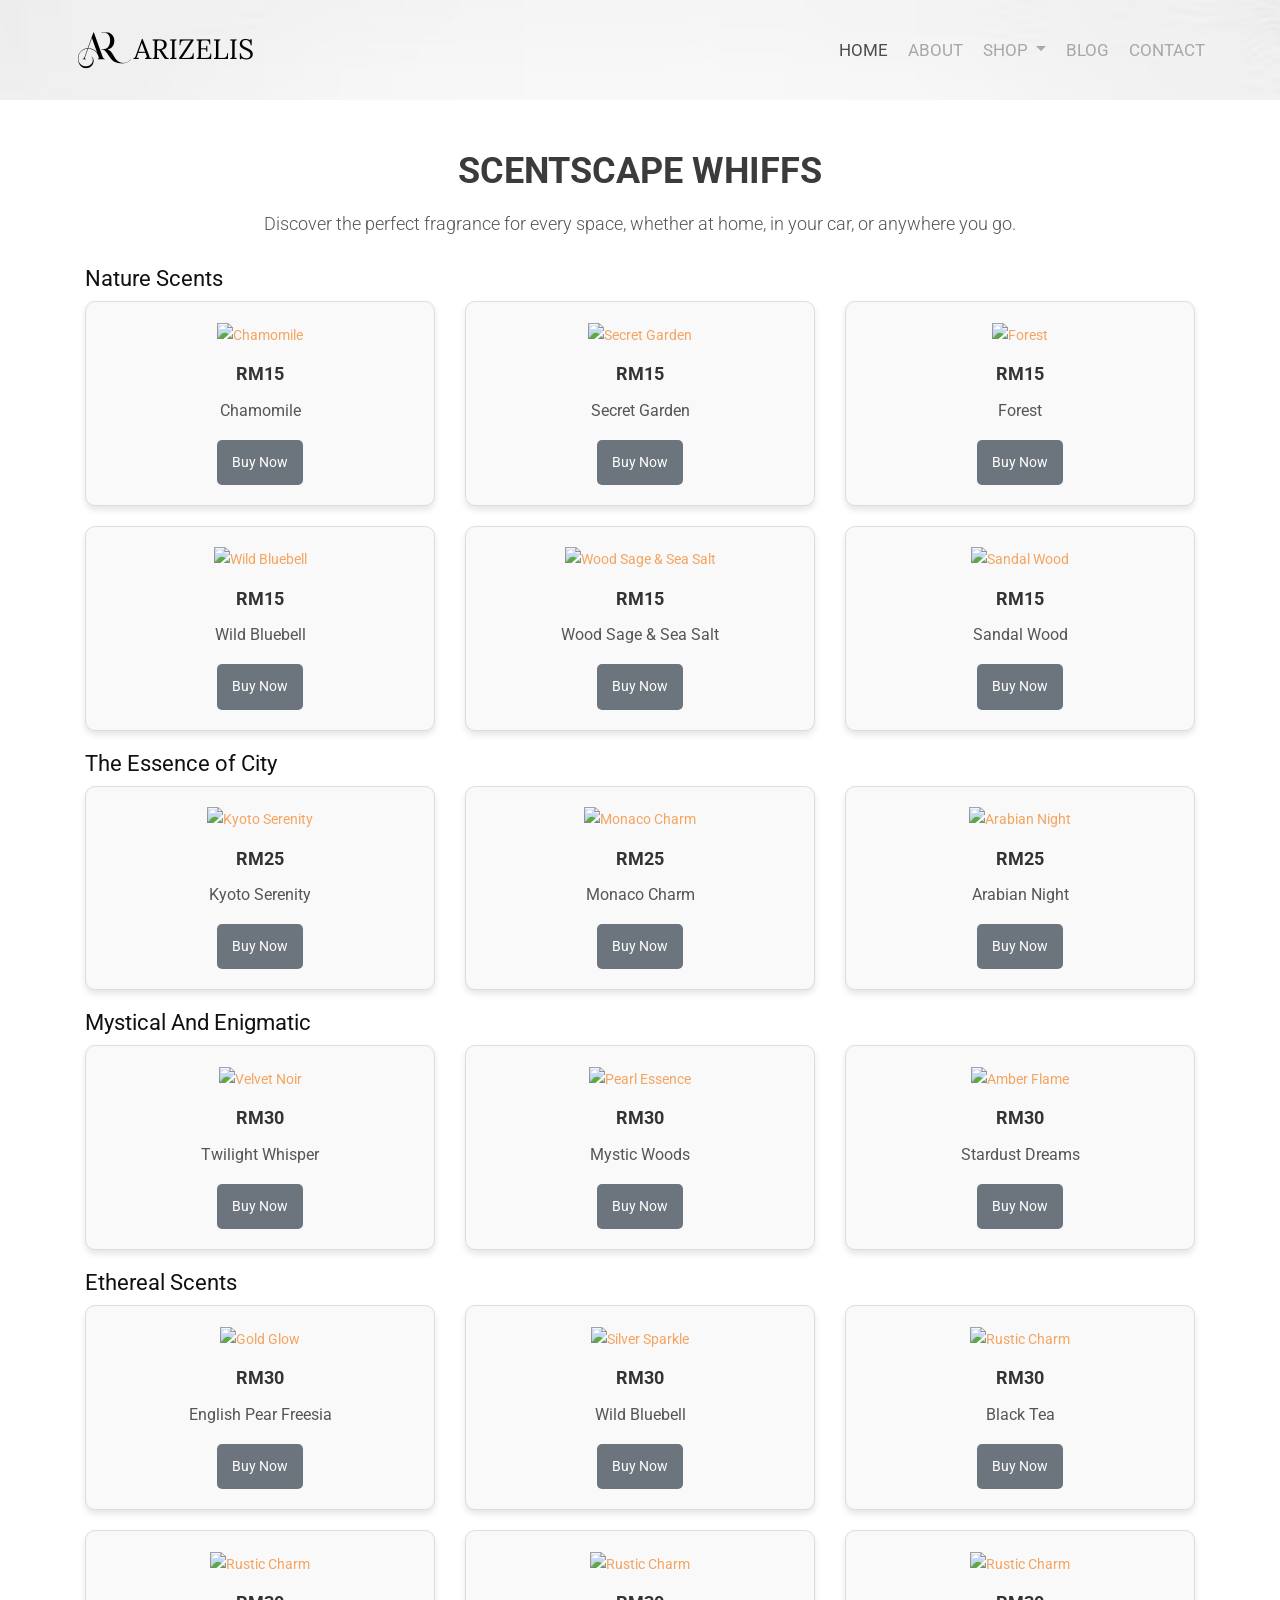
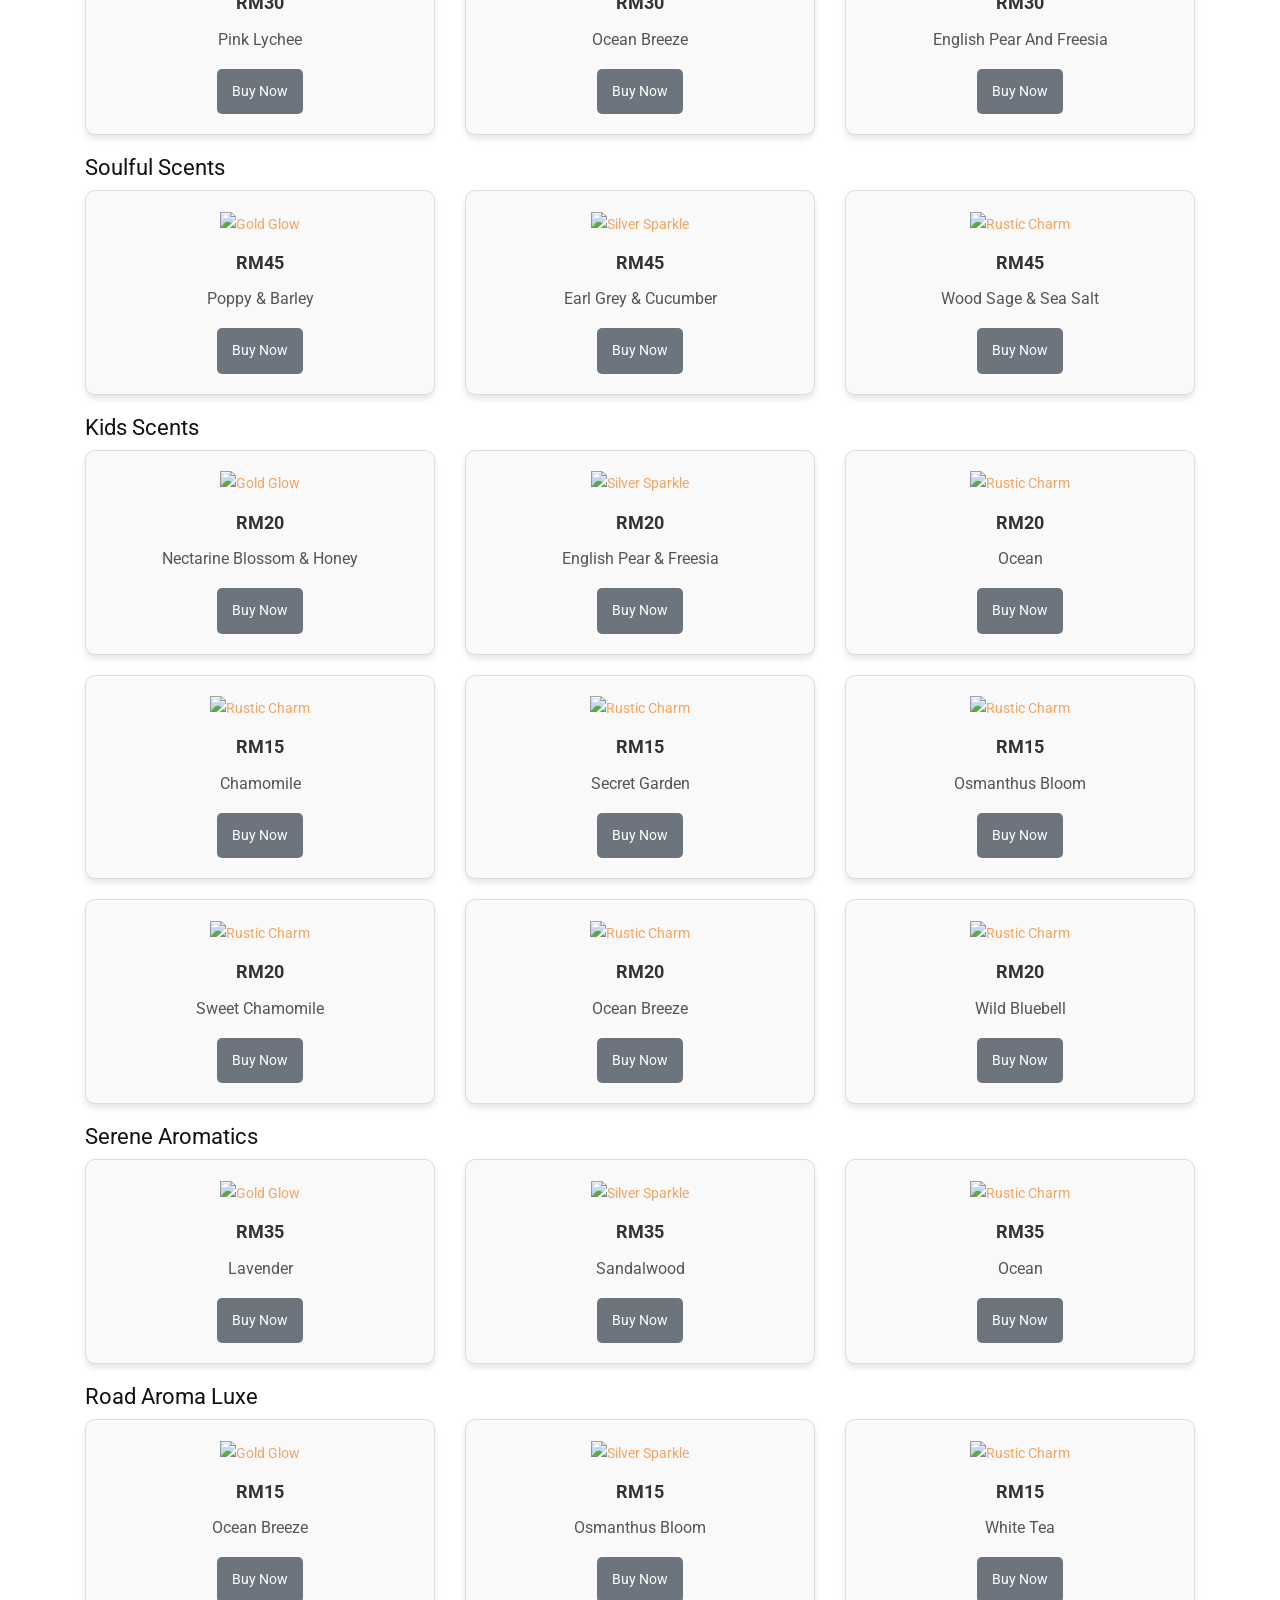
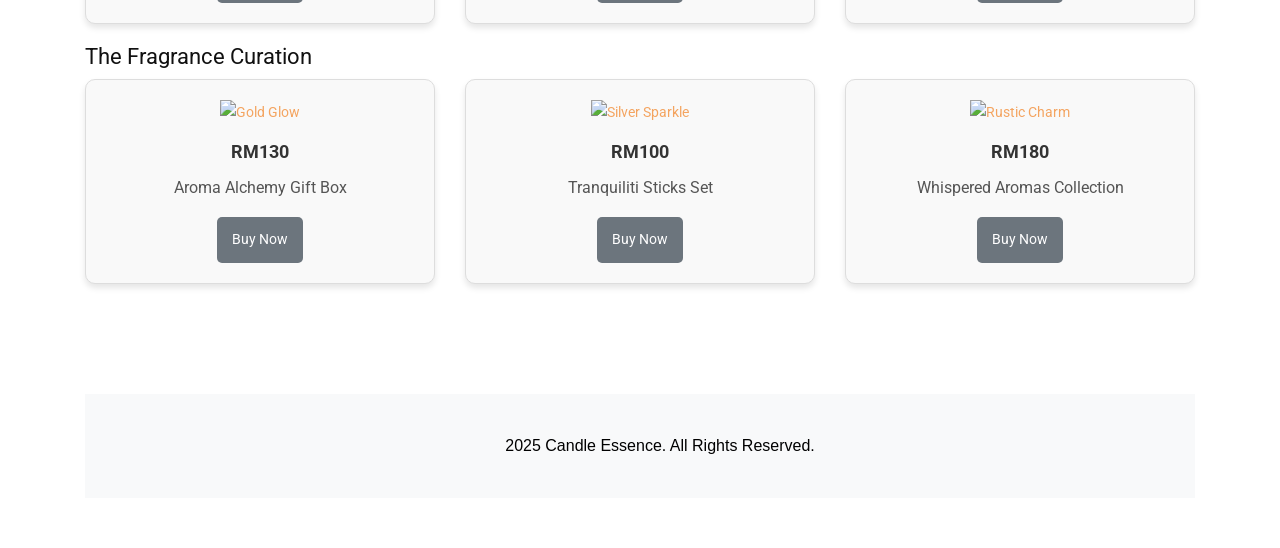
==== shop.html @ 38788017 "Add files via upload" ====
<!DOCTYPE html>
<html>
<head>
    <!-- Basic Meta Tags -->
    <meta charset="utf-8">
    <meta http-equiv="X-UA-Compatible" content="IE=edge">
    <meta name="viewport" content="width=device-width, initial-scale=1">
    <!-- Site Meta Tags -->
    <title>Scented Candles</title>
    <meta name="keywords" content="scented candles, home decor, aromatherapy">
    <meta name="description" content="Explore our range of premium scented candles designed to create the perfect ambiance.">
    <link rel="stylesheet" type="text/css" href="css/bootstrap.min.css">
    <link rel="stylesheet" type="text/css" href="css/style.css">
    <link rel="icon" href="images/fevicon.png" type="image/gif">
    <link href="https://fonts.googleapis.com/css?family=Roboto:400,500,700&display=swap" rel="stylesheet">
    <link rel="stylesheet" href="https://netdna.bootstrapcdn.com/font-awesome/4.0.3/css/font-awesome.css">
</head>
<body>
    <div class="header_section">
        <div class="container-fluid">
            <nav class="navbar navbar-expand-lg navbar-light bg-light">
                <a class="navbar-brand" href="index.html"><img src="images/logo.png"></a>
                <button class="navbar-toggler" type="button" data-toggle="collapse" data-target="#navbarSupportedContent" aria-controls="navbarSupportedContent" aria-expanded="false" aria-label="Toggle navigation">
                    <span class="navbar-toggler-icon"></span>
                </button>
                <div class="collapse navbar-collapse" id="navbarSupportedContent">
                    <ul class="navbar-nav ml-auto">
                        <li class="nav-item active">
                            <a class="nav-link" href="index.html">Home</a>
                        </li>
                        <li class="nav-item">
                            <a class="nav-link" href="about.html">About</a>
                        </li>
                        <li class="nav-item dropdown">
    <a class="nav-link dropdown-toggle" href="#" id="scentDropdown" role="button" data-toggle="dropdown" aria-haspopup="true" aria-expanded="false">
        Shop
    </a>
    <div class="dropdown-menu" aria-labelledby="scentDropdown">
        <a class="dropdown-item" href="#nature-scents">Nature Scents</a>
        <a class="dropdown-item" href="#city-essence">The Essence of City</a>
		<a class="dropdown-item" href="#mystical-essence">Mystical And Enigmatic</a>
		<a class="dropdown-item" href="#ethereal-essence">Ethereal Scents</a>
		<a class="dropdown-item" href="#soulful-essence">Soulful Scents</a>
		<a class="dropdown-item" href="#kids-essence">Kids Scents</a>
		<a class="dropdown-item" href="#serene-essence">Serene Aromatics</a>
		<a class="dropdown-item" href="#road-essence">Road Aroma Luxe</a>
		<a class="dropdown-item" href="#fragrance-essence">The Fragrance Curation</a>
    </div>
</li>

                        <li class="nav-item">
                            <a class="nav-link" href="blog.html">Blog</a>
                        </li>
                        <li class="nav-item">
                            <a class="nav-link" href="contact.html">Contact</a>
                        </li>
                    
                        </div>
                    </form>
                </div>
            </nav>
        </div>
    </div>


        <div class="coffee_section layout_padding">
            <div class="container">
                <div class="row">
                    <div class="col-md-12">
                        <h1 class="coffee_taital">Scentscape Whiffs</h1>
                        <p class="coffee_text">Discover the perfect fragrance for every space, whether at home, in your car, or anywhere you go.</p>
                    </div>
                </div>

                <!-- Nature Category -->
                <div id="nature-scents" class="category_section">
                    <h2 class="category_title">Nature Scents</h2>
                    <div class="row">
                        <div class="col-md-4">
                            <div class="coffee_box">
                                <div class="scented"><img src="images/IMG_6788.jpg" alt="Chamomile"></div>
                                <div class="price_text">RM15</div>
                                <h6 class="coffee_name">Chamomile</h6>
                                <div class="cart_bt">
                                    <a href="checkout.html?productName=Chamomile&productPrice=15" class="buy-now">Buy Now</a>
                                </div>
                            </div>
                        </div>

                        <div class="col-md-4">
                            <div class="coffee_box">
                                <div class="scanted"><img src="images/IMG_6783.jpg" alt="Secret Garden"></div>
                                <div class="price_text">RM15</div>
                                <h6 class="coffee_name">Secret Garden</h6>
                                <div class="cart_bt">
                                    <a href="checkout.html?productName=Secret%20Garden&productPrice=15" class="buy-now">Buy Now</a>
                                </div>
                            </div>
                        </div>

                        <div class="col-md-4">
                            <div class="coffee_box">
                                <div class="scanted"><img src="images/IMG_6784.jpg" alt="Forest"></div>
                                <div class="price_text">RM15</div>
                                <h6 class="coffee_name">Forest</h6>
                                <div class="cart_bt">
                                    <a href="checkout.html?productName=Forest&productPrice=15" class="buy-now">Buy Now</a>
                                </div>
                            </div>
                        </div>

                        <div class="col-md-4">
                            <div class="coffee_box">
                                <div class="scanted"><img src="images/IMG_6785.jpg" alt="Wild Bluebell"></div>
                                <div class="price_text">RM15</div>
                                <h6 class="coffee_name">Wild Bluebell</h6>
                                <div class="cart_bt">
                                    <a href="checkout.html?productName=Wild%20Bluebell&productPrice=15" class="buy-now">Buy Now</a>
                                </div>
                            </div>
                        </div>

                        <div class="col-md-4">
                            <div class="coffee_box">
                                <div class="scanted"><img src="images/IMG_6787.jpg" alt="Wood Sage & Sea Salt"></div>
                                <div class="price_text">RM15</div>
                                <h6 class="coffee_name">Wood Sage & Sea Salt</h6>
                                <div class="cart_bt">
                                    <a href="checkout.html?productName=Wood%20Sage%20%26%20Sea%20Salt&productPrice=15" class="buy-now">Buy Now</a>
                                </div>
                            </div>
                        </div>

                        <div class="col-md-4">
                            <div class="coffee_box">
                                <div class="scanted"><img src="images/IMG_6786.jpg" alt="Sandal Wood"></div>
                                <div class="price_text">RM15</div>
                                <h6 class="coffee_name">Sandal Wood</h6>
                                <div class="cart_bt">
                                    <a href="checkout.html?productName=Sandal%20Wood&productPrice=15" class="buy-now">Buy Now</a>
                                </div>
                            </div>
                        </div>
                    </div>
                </div>


                <!--  Category -->
                <div id="city-essence" class="category_section">
                    <h2 class="category_title">The Essence of City</h2>
                    <div class="row">
                        <div class="col-md-4">
                            <div class="coffee_box">
                                <div class="scanted"><img src="images/IMG_6792.jpg" alt="Kyoto Serenity"></div>
                                <div class="price_text">RM25</div>
                                <h6 class="coffee_name">Kyoto Serenity</h6>
                                <div class="cart_bt">
                                    <!-- Link to checkout with product details -->
                                    <a href="checkout.html?productName=Kyoto%20Serenity&productPrice=25" class="buy-now">Buy Now</a>
                                </div>
                            </div>
                        </div>

                        <div class="col-md-4">
                            <div class="coffee_box">
                                <div class="scanted"><img src="images/IMG_6791.jpg" alt="Monaco Charm"></div>
                                <div class="price_text">RM25</div>
                                <h6 class="coffee_name">Monaco Charm</h6>
                                <div class="cart_bt">
                                    <!-- Link to checkout with product details -->
                                    <a href="checkout.html?productName=Monaco%20Charm&productPrice=25" class="buy-now">Buy Now</a>
                                </div>
                            </div>
                        </div>

                        <div class="col-md-4">
                            <div class="coffee_box">
                                <div class="scanted"><img src="images/IMG_6790.jpg" alt="Arabian Night"></div>
                                <div class="price_text">RM25</div>
                                <h6 class="coffee_name">Arabian Night</h6>
                                <div class="cart_bt">
                                    <!-- Link to checkout with product details -->
                                    <a href="checkout.html?productName=Arabian%20Night&productPrice=25" class="buy-now">Buy Now</a>
                                </div>
                            </div>
                        </div>
                    </div>
                </div>

                <div id="mystical-essence" class="category_section">
                    <h2 class="category_title">Mystical And Enigmatic</h2>
                    <div class="row">
                        <div class="col-md-4">
                            <div class="coffee_box">
                                <div class="scanted"><img src="images/IMG_6793.jpg" alt="Velvet Noir"></div>
                                <div class="price_text">RM30</div>
                                <h6 class="coffee_name">Twilight Whisper</h6>
                                <div class="cart_bt">
                                    <a href="checkout.html?productName=Twilight%20Whisper&productPrice=30" class="buy-now">Buy Now</a>
                                </div>
                            </div>
                        </div>
                        <div class="col-md-4">
                            <div class="coffee_box">
                                <div class="scanted"><img src="images/IMG_6794.jpg" alt="Pearl Essence"></div>
                                <div class="price_text">RM30</div>
                                <h6 class="coffee_name">Mystic Woods</h6>
                                <div class="cart_bt">
                                    <a href="checkout.html?productName=Mystic%20Woods&productPrice=30" class="buy-now">Buy Now</a>
                                </div>
                            </div>
                        </div>
                        <div class="col-md-4">
                            <div class="coffee_box">
                                <div class="scanted"><img src="images/IMG_6795.jpg" alt="Amber Flame"></div>
                                <div class="price_text">RM30</div>
                                <h6 class="coffee_name">Stardust Dreams</h6>
                                <div class="cart_bt">
                                    <a href="checkout.html?productName=Stardust%20Dreams&productPrice=30" class="buy-now">Buy Now</a>
                                </div>
                            </div>
                        </div>
                    </div>
                </div>


                <div id="ethereal-essence" class="category_section">
                    <h2 class="category_title">Ethereal Scents</h2>
                    <div class="row">
                        <div class="col-md-4">
                            <div class="coffee_box">
                                <div class="scanted"><img src="images/IMG_6800.jpg" alt="Gold Glow"></div>
                                <div class="price_text">RM30</div>
                                <h6 class="coffee_name">English Pear Freesia</h6>
                                <div class="cart_bt">
                                    <a href="checkout.html?productName=English%20Pear%20Freesia&productPrice=30" class="buy-now">Buy Now</a>
                                </div>
                            </div>
                        </div>
                        <div class="col-md-4">
                            <div class="coffee_box">
                                <div class="scanted"><img src="images/IMG_6801.jpg" alt="Silver Sparkle"></div>
                                <div class="price_text">RM30</div>
                                <h6 class="coffee_name">Wild Bluebell</h6>
                                <div class="cart_bt">
                                    <a href="checkout.html?productName=Wild%20Bluebell&productPrice=30" class="buy-now">Buy Now</a>
                                </div>
                            </div>
                        </div>
                        <div class="col-md-4">
                            <div class="coffee_box">
                                <div class="scanted"><img src="images/IMG_6802.jpg" alt="Rustic Charm"></div>
                                <div class="price_text">RM30</div>
                                <h6 class="coffee_name">Black Tea</h6>
                                <div class="cart_bt">
                                    <a href="checkout.html?productName=Black%20Tea&productPrice=30" class="buy-now">Buy Now</a>
                                </div>
                            </div>
                        </div>
                        <div class="col-md-4">
                            <div class="coffee_box">
                                <div class="scanted"><img src="images/IMG_6803.jpg" alt="Rustic Charm"></div>
                                <div class="price_text">RM30</div>
                                <h6 class="coffee_name">Pink Lychee</h6>
                                <div class="cart_bt">
                                    <a href="checkout.html?productName=Pink%20Lychee&productPrice=30" class="buy-now">Buy Now</a>
                                </div>
                            </div>
                        </div>
                        <div class="col-md-4">
                            <div class="coffee_box">
                                <div class="scanted"><img src="images/IMG_6804.jpg" alt="Rustic Charm"></div>
                                <div class="price_text">RM30</div>
                                <h6 class="coffee_name">Ocean Breeze</h6>
                                <div class="cart_bt">
                                    <a href="checkout.html?productName=Ocean%20Breeze&productPrice=30" class="buy-now">Buy Now</a>
                                </div>
                            </div>
                        </div>
                        <div class="col-md-4">
                            <div class="coffee_box">
                                <div class="scanted"><img src="images/IMG_6805.jpg" alt="Rustic Charm"></div>
                                <div class="price_text">RM30</div>
                                <h6 class="coffee_name">English Pear And Freesia</h6>
                                <div class="cart_bt">
                                    <a href="checkout.html?productName=English%20Pear%20And%20Freesia&productPrice=30" class="buy-now">Buy Now</a>
                                </div>
                            </div>
                        </div>
                    </div>
                </div>


                <!--  Category -->
                <div id="soulful-essence" class="category_section">
                    <h2 class="category_title">Soulful Scents</h2>
                    <div class="row">
                        <div class="col-md-4">
                            <div class="coffee_box">
                                <div class="scanted"><img src="images/IMG_6806.jpg" alt="Gold Glow"></div>
                                <div class="price_text">RM45</div>
                                <h6 class="coffee_name">Poppy & Barley</h6>
                                <div class="cart_bt">
                                    <a href="checkout.html?productName=Poppy%20%26%20Barley&productPrice=45" class="buy-now">Buy Now</a>
                                </div>
                            </div>
                        </div>
                        <div class="col-md-4">
                            <div class="coffee_box">
                                <div class="scanted"><img src="images/IMG_6807.jpg" alt="Silver Sparkle"></div>
                                <div class="price_text">RM45</div>
                                <h6 class="coffee_name">Earl Grey & Cucumber</h6>
                                <div class="cart_bt">
                                    <a href="checkout.html?productName=Earl%20Grey%20%26%20Cucumber&productPrice=45" class="buy-now">Buy Now</a>
                                </div>
                            </div>
                        </div>
                        <div class="col-md-4">
                            <div class="coffee_box">
                                <div class="scanted"><img src="images/IMG_6808.jpg" alt="Rustic Charm"></div>
                                <div class="price_text">RM45</div>
                                <h6 class="coffee_name">Wood Sage & Sea Salt</h6>
                                <div class="cart_bt">
                                    <a href="checkout.html?productName=Wood%20Sage%20%26%20Sea%20Salt&productPrice=45" class="buy-now">Buy Now</a>
                                </div>
                            </div>
                        </div>
                    </div>
                </div>



                <div id="kids-essence" class="category_section">
                    <h2 class="category_title">Kids Scents</h2>
                    <div class="row">
                        <div class="col-md-4">
                            <div class="coffee_box">
                                <div class="scanted"><img src="images/IMG_6811.jpg" alt="Gold Glow"></div>
                                <div class="price_text">RM20</div>
                                <h6 class="coffee_name">Nectarine Blossom & Honey</h6>
                                <div class="cart_bt">
                                    <a href="checkout.html?productName=Nectarine%20Blossom%20%26%20Honey&productPrice=20" class="buy-now">Buy Now</a>
                                </div>
                            </div>
                        </div>
                        <div class="col-md-4">
                            <div class="coffee_box">
                                <div class="scanted"><img src="images/IMG_6812.jpg" alt="Silver Sparkle"></div>
                                <div class="price_text">RM20</div>
                                <h6 class="coffee_name">English Pear & Freesia</h6>
                                <div class="cart_bt">
                                    <a href="checkout.html?productName=English%20Pear%20%26%20Freesia&productPrice=20" class="buy-now">Buy Now</a>
                                </div>
                            </div>
                        </div>
                        <div class="col-md-4">
                            <div class="coffee_box">
                                <div class="scanted"><img src="images/IMG_6815.jpg" alt="Rustic Charm"></div>
                                <div class="price_text">RM20</div>
                                <h6 class="coffee_name">Ocean</h6>
                                <div class="cart_bt">
                                    <a href="checkout.html?productName=Ocean&productPrice=20" class="buy-now">Buy Now</a>
                                </div>
                            </div>
                        </div>
                        <div class="col-md-4">
                            <div class="coffee_box">
                                <div class="scanted"><img src="images/IMG_6822.jpg" alt="Rustic Charm"></div>
                                <div class="price_text">RM15</div>
                                <h6 class="coffee_name">Chamomile</h6>
                                <div class="cart_bt">
                                    <a href="checkout.html?productName=Chamomile&productPrice=15" class="buy-now">Buy Now</a>
                                </div>
                            </div>
                        </div>
                        <div class="col-md-4">
                            <div class="coffee_box">
                                <div class="scanted"><img src="images/IMG_6823.jpg" alt="Rustic Charm"></div>
                                <div class="price_text">RM15</div>
                                <h6 class="coffee_name">Secret Garden</h6>
                                <div class="cart_bt">
                                    <a href="checkout.html?productName=Secret%20Garden&productPrice=15" class="buy-now">Buy Now</a>
                                </div>
                            </div>
                        </div>
                        <div class="col-md-4">
                            <div class="coffee_box">
                                <div class="scanted"><img src="images/IMG_6824.jpg" alt="Rustic Charm"></div>
                                <div class="price_text">RM15</div>
                                <h6 class="coffee_name">Osmanthus Bloom</h6>
                                <div class="cart_bt">
                                    <a href="checkout.html?productName=Osmanthus%20Bloom&productPrice=15" class="buy-now">Buy Now</a>
                                </div>
                            </div>
                        </div>
                        <div class="col-md-4">
                            <div class="coffee_box">
                                <div class="scanted"><img src="images/IMG_6829.jpg" alt="Rustic Charm"></div>
                                <div class="price_text">RM20</div>
                                <h6 class="coffee_name">Sweet Chamomile</h6>
                                <div class="cart_bt">
                                    <a href="checkout.html?productName=Sweet%20Chamomile&productPrice=20" class="buy-now">Buy Now</a>
                                </div>
                            </div>
                        </div>
                        <div class="col-md-4">
                            <div class="coffee_box">
                                <div class="scanted"><img src="images/IMG_6830.jpg" alt="Rustic Charm"></div>
                                <div class="price_text">RM20</div>
                                <h6 class="coffee_name">Ocean Breeze</h6>
                                <div class="cart_bt">
                                    <a href="checkout.html?productName=Ocean%20Breeze&productPrice=20" class="buy-now">Buy Now</a>
                                </div>
                            </div>
                        </div>
                        <div class="col-md-4">
                            <div class="coffee_box">
                                <div class="scanted"><img src="images/IMG_6831.jpg" alt="Rustic Charm"></div>
                                <div class="price_text">RM20</div>
                                <h6 class="coffee_name">Wild Bluebell</h6>
                                <div class="cart_bt">
                                    <a href="checkout.html?productName=Wild%20Bluebell&productPrice=20" class="buy-now">Buy Now</a>
                                </div>
                            </div>
                        </div>
                    </div>
                </div>



                <div id="serene-essence" class="category_section">
                    <h2 class="category_title">Serene Aromatics</h2>
                    <div class="row">
                        <div class="col-md-4">
                            <div class="coffee_box">
                                <div class="scanted"><img src="images/IMG_6841.jpg" alt="Gold Glow"></div>
                                <div class="price_text">RM35</div>
                                <h6 class="coffee_name">Lavender</h6>
                                <div class="cart_bt">
                                    <a href="checkout.html?productName=Lavender&productPrice=35" class="buy-now">Buy Now</a>
                                </div>
                            </div>
                        </div>
                        <div class="col-md-4">
                            <div class="coffee_box">
                                <div class="scanted"><img src="images/IMG_6842.jpg" alt="Silver Sparkle"></div>
                                <div class="price_text">RM35</div>
                                <h6 class="coffee_name">Sandalwood</h6>
                                <div class="cart_bt">
                                    <a href="checkout.html?productName=Sandalwood&productPrice=35" class="buy-now">Buy Now</a>
                                </div>
                            </div>
                        </div>
                        <div class="col-md-4">
                            <div class="coffee_box">
                                <div class="scanted"><img src="images/IMG_6843.jpg" alt="Rustic Charm"></div>
                                <div class="price_text">RM35</div>
                                <h6 class="coffee_name">Ocean</h6>
                                <div class="cart_bt">
                                    <a href="checkout.html?productName=Ocean&productPrice=35" class="buy-now">Buy Now</a>
                                </div>
                            </div>
                        </div>
                    </div>
                </div>


                <div id="road-essence" class="category_section">
                    <h2 class="category_title">Road Aroma Luxe</h2>
                    <div class="row">
                        <div class="col-md-4">
                            <div class="coffee_box">
                                <div class="scanted"><img src="images/IMG_6845.jpg" alt="Gold Glow"></div>
                                <div class="price_text">RM15</div>
                                <h6 class="coffee_name">Ocean Breeze</h6>
                                <div class="cart_bt">
                                    <a href="checkout.html?productName=Ocean%20Breeze&productPrice=15" class="buy-now">Buy Now</a>
                                </div>
                            </div>
                        </div>
                        <div class="col-md-4">
                            <div class="coffee_box">
                                <div class="scanted"><img src="images/IMG_6846.jpg" alt="Silver Sparkle"></div>
                                <div class="price_text">RM15</div>
                                <h6 class="coffee_name">Osmanthus Bloom</h6>
                                <div class="cart_bt">
                                    <a href="checkout.html?productName=Osmanthus%20Bloom&productPrice=15" class="buy-now">Buy Now</a>
                                </div>
                            </div>
                        </div>
                        <div class="col-md-4">
                            <div class="coffee_box">
                                <div class="scanted"><img src="images/IMG_6849.jpg" alt="Rustic Charm"></div>
                                <div class="price_text">RM15</div>
                                <h6 class="coffee_name">White Tea</h6>
                                <div class="cart_bt">
                                    <a href="checkout.html?productName=White%20Tea&productPrice=15" class="buy-now">Buy Now</a>
                                </div>
                            </div>
                        </div>
                    </div>
                </div>


                <div id="fragrance-essence" class="category_section">
                    <h2 class="category_title">The Fragrance Curation</h2>
                    <div class="row">
                        <div class="col-md-4">
                            <div class="coffee_box">
                                <div class="scanted"><img src="images/IMG_6835.jpg" alt="Gold Glow"></div>
                                <div class="price_text">RM130</div>
                                <h6 class="coffee_name">Aroma Alchemy Gift Box</h6>
                                <div class="cart_bt">
                                    <a href="checkout.html?productName=Aroma%20Alchemy%20Gift%20Box&productPrice=130" class="buy-now">Buy Now</a>
                                </div>
                            </div>
                        </div>
                        <div class="col-md-4">
                            <div class="coffee_box">
                                <div class="scanted"><img src="images/IMG_6857.jpg" alt="Silver Sparkle"></div>
                                <div class="price_text">RM100</div>
                                <h6 class="coffee_name">Tranquiliti Sticks Set</h6>
                                <div class="cart_bt">
                                    <a href="checkout.html?productName=Tranquiliti%20Sticks%20Set&productPrice=100" class="buy-now">Buy Now</a>
                                </div>
                            </div>
                        </div>
                        <div class="col-md-4">
                            <div class="coffee_box">
                                <div class="scanted"><img src="images/IMG_6856.jpg" alt="Rustic Charm"></div>
                                <div class="price_text">RM180</div>
                                <h6 class="coffee_name">Whispered Aromas Collection</h6>
                                <div class="cart_bt">
                                    <a href="checkout.html?productName=Whispered%20Aromas%20Collection&productPrice=180" class="buy-now">Buy Now</a>
                                </div>
                            </div>
                        </div>
                    </div>
                </div>






                <script>
                    document.querySelectorAll('a[href^="#"]').forEach(anchor => {
                        anchor.addEventListener('click', function (e) {
                            e.preventDefault();
                            document.querySelector(this.getAttribute('href')).scrollIntoView({
                                behavior: 'smooth'
                            });
                        });
                    });
                </script>

                <div class="copyright_section">
                    <div class="container">
                        <div class="row">
                            <div class="col-12">
                                <p class="copyright_text">2025 Candle Essence. All Rights Reserved.</p>
                            </div>
                        </div>
                    </div>
                </div>

                <script src="js/jquery.min.js"></script>
                <script src="js/popper.min.js"></script>
                <script src="js/bootstrap.bundle.min.js"></script>
</body>
</html>
---- css/style.css ----
/*--------------------------------------------------------------------- File Name: style.css ---------------------------------------------------------------------*/


/*--------------------------------------------------------------------- import Files ---------------------------------------------------------------------*/

@import url(animate.min.css);
@import url(normalize.css);
@import url(icomoon.css);
@import url(css/font-awesome.min.css);
@import url(meanmenu.css);
@import url(owl.carousel.min.css);
@import url(swiper.min.css);
@import url(slick.css);
@import url(jquery.fancybox.min.css);
@import url(jquery-ui.css);
@import url(nice-select.css);

/*--------------------------------------------------------------------- skeleton ---------------------------------------------------------------------*/

* {
    box-sizing: border-box !important;
    transition: ease all 0.5s;
}

html {
    scroll-behavior: smooth;
}

body {
    color: sandybrown;
    font-size: 14px;
    font-family: 'Poppins', sans-serif;
    line-height: 1.80857;
    font-weight: normal;
    overflow-x: hidden;
}

a {
    color: #1f1f1f;
    text-decoration: none !important;
    outline: none !important;
    -webkit-transition: all .3s ease-in-out;
    -moz-transition: all .3s ease-in-out;
    -ms-transition: all .3s ease-in-out;
    -o-transition: all .3s ease-in-out;
    transition: all .3s ease-in-out;
}

h1,
h2,
h3,
h4,
h5,
h6 {
    letter-spacing: 0;
    font-weight: normal;
    position: relative;
    padding: 0 0 10px 0;
    font-weight: normal;
    line-height: normal;
    color: #111111;
    margin: 0
}

h1 {
    font-size: 24px
}

h2 {
    font-size: 22px
}

h3 {
    font-size: 18px
}

h4 {
    font-size: 16px
}

h5 {
    font-size: 14px
}

h6 {
    font-size: 13px
}

*,
*::after,
*::before {
    -webkit-box-sizing: border-box;
    -moz-box-sizing: border-box;
    box-sizing: border-box;
}

h1 a,
h2 a,
h3 a,
h4 a,
h5 a,
h6 a {
    color: #212121;
    text-decoration: none!important;
    opacity: 1
}

button:focus {
    outline: none;
}

ul,
li,
ol {
    margin: 0px;
    padding: 0px;
    list-style: none;
}

p {
    margin: 20px;
    font-weight: 300;
    font-size: 15px;
    line-height: 24px;
}

a {
    color: #222222;
    text-decoration: none;
    outline: none !important;
}

a,
.btn {
    text-decoration: none !important;
    outline: none !important;
    -webkit-transition: all .3s ease-in-out;
    -moz-transition: all .3s ease-in-out;
    -ms-transition: all .3s ease-in-out;
    -o-transition: all .3s ease-in-out;
    transition: all .3s ease-in-out;
}

img {
    max-width: 100%;
    height: auto;
}

 :focus {
    outline: 0;
}

.paddind_bottom_0 {
    padding-bottom: 0 !important;
}

.btn-custom {
    margin-top: 20px;
    background-color: transparent !important;
    border: 2px solid #ddd;
    padding: 12px 40px;
    font-size: 16px;
}

.lead {
    font-size: 18px;
    line-height: 30px;
    color: #767676;
    margin: 0;
    padding: 0;
}

.form-control:focus {
    border-color: #ffffff !important;
    box-shadow: 0 0 0 .2rem rgba(255, 255, 255, .25);
}

.navbar-form input {
    border: none !important;
}

.badge {
    font-weight: 500;
}

blockquote {
    margin: 20px 0 20px;
    padding: 30px;
}

button {
    border: 0;
    margin: 0;
    padding: 0;
    cursor: pointer;
}

.full {
    float: left;
    width: 100%;
}

.layout_padding {
    padding-top: 100px;
    padding-bottom: 0px;
}

.padding_0 {
    padding: 0px;
}


/* header section start */

.header_section {
    width: 100%;
    float: left;
    background-image: url(../images/banner-bg.png);
    height: auto;
    background-size: 100%;
    background-repeat: no-repeat;
}

.header_bg {
    width: 100%;
    float: left;
    background-image: url(../images/header-bg.png);
    height: auto;
    background-size: 100%;
    background-repeat: no-repeat;
}
.header_bg .navbar-expand-lg .navbar-nav .nav-link {
    color: #ffffff;
}

.bg-light {
    background-color: transparent !important;
}

.mr-auto,
.mx-auto {
    margin: 0 auto;
    text-align: center;
}

.navbar-expand-lg .navbar-nav .nav-link {
    padding: 3px 10px;
    font-size: 17px;
    color: #a9a8a8;
    border-radius: 5px;
    text-transform: uppercase;
}

.navbar-light .navbar-nav .nav-link:focus,
.navbar-light .navbar-nav .nav-link:hover {
    color: #4c4c4c;
}

.navbar-light .navbar-nav .active>.nav-link,
.navbar-light .navbar-nav .nav-link.active,
.navbar-light .navbar-nav .nav-link.show,
.navbar-light .navbar-nav .show>.nav-link {
    color: #4c4c4c;
}

.navbar-brand {
    margin: 0px;
    float: right;
}

.navbar {
    padding: 15px 50px;
}

.user_icon {
    padding-right: 15px;
}

.login_bt {
    width: 210px;
}

.login_bt ul {
    margin: 0px;
    padding: 0px;
}

.login_bt li a {
    float: left;
    font-size: 18px;
    color: #d98473;
    text-transform: uppercase;
    padding: 0px 0px 0px 50px;
}

.login_bt li a:hover {
    color: #4c4c4c;
}


/* header section end */


/* banner section start */

.banner_section {
    width: 100%;
    float: left;
    padding: 90px 0px 100px 0px;
}

.banner_taital_main {
    width: 100%;
    float: left;
    padding-top: 80px;
}

.banner_taital {
    width: 100%;
    font-size: 90px;
    color: #252525;
    font-weight: 800;
}

.tasty_text {
    width: 100%;
    float: left;
    font-size: 24px;
    color: #e38773;
    font-weight: bold;
}

.banner_text {
    width: 100%;
    float: left;
    font-size: 16px;
    color: #4a4949;
    margin: 0px;
}

.btn_main {
    width: 100%;
    float: left;
    padding-top: 40px;
}

.about_bt {
    width: 175px;
    float: left;
}

.about_bt a {
    width: 100%;
    float: left;
    font-size: 18px;
    background-color: #d48272;
    color: #fefefd;
    text-align: center;
    padding: 12px;
    border-radius: 5px;
}

.about_bt a:hover {
    color: #fefefd;
    background-color: #4a4949;
}

.callnow_bt {
    width: 175px;
    float: left;
}

.callnow_bt a {
    width: 100%;
    float: left;
    font-size: 18px;
    background-color: #d48272;
    color: #fefefd;
    text-align: center;
    padding: 12px;
    margin-left: 10px;
    border-radius: 5px;
}

.callnow_bt a:hover {
    color: #fefefd;
    background-color: #4a4949;
}

.callnow_bt.active a {
    color: #fefefd;
    background-color: #4a4949;
}

#banner_slider a.carousel-control-prev {
    left: -120px;
    top: 455px;
}

#banner_slider a.carousel-control-next {
    right: 0px;
    top: 400px;
    left: -120px;
    color: #fefefd;
    background-color: #4a4949;
}

#banner_slider .carousel-control-next,
#banner_slider .carousel-control-prev {
    width: 55px;
    height: 55px;
    opacity: 1;
    font-size: 16px;
    color: #4a4949;
    background-color: #efefef;
}

#banner_slider .carousel-control-next:focus,
#banner_slider .carousel-control-next:hover,
#banner_slider .carousel-control-prev:focus,
#banner_slider .carousel-control-prev:hover {
    color: #fefefd;
    background-color: #4a4949;
}

.banner_img {
    width: 100%;
    float: left;
    text-align: center;
}


/* banner section end */


/* coffee section start */

.coffee_section {
    width: 100%;
    float: left;
}

.coffee_taital {
    width: 100%;
    float: left;
    font-size: 40px;
    color: #3b3b3b;
    text-transform: uppercase;
    text-align: center;
    font-weight: bold;
    padding-bottom: 0px;
}

.coffee_section_2 {
    width: 90%;
    margin: 0 auto;
    text-align: center;
    padding-top: 40px;
}

.bulit_icon {
    width: 100%;
    text-align: center;
}

.coffee_img img {
    width: 100%;
    float: left;
}

.types_text {
    width: 100%;
    float: left;
    font-size: 22px;
    color: #3b3b3b;
    text-align: center;
    font-weight: bold;
    padding-top: 20px;
}

.looking_text {
    width: 100%;
    float: left;
    font-size: 16px;
    color: #3b3b3b;
    text-align: center;
    margin: 0px;
}

.read_bt {
    width: 170px;
    margin: 0 auto;
    text-align: center;
    padding-top: 20px;
    display: flex;
}

.read_bt a {
    width: 100%;
    float: left;
    font-size: 16px;
    color: #d78373;
    text-align: center;
    border-radius: 5px;
    border: 1px solid #d78373;
    text-transform: uppercase;
    padding: 8px;
}

.read_bt a:hover {
    color: #3b3b3b;
    border: 1px solid #3b3b3b;
}

#main_slider a.carousel-control-prev {
    left: -50px;
    top: 95px;
}

#main_slider a.carousel-control-next {
    right: -50px;
    top: 95px;
    color: #fefefd;
    background-color: #4a4949;
}

#main_slider .carousel-control-next,
#main_slider .carousel-control-prev {
    width: 55px;
    height: 55px;
    opacity: 1;
    font-size: 16px;
    color: #4a4949;
    background-color: #efefef;
}

#main_slider .carousel-control-next:focus,
#main_slider .carousel-control-next:hover,
#main_slider .carousel-control-prev:focus,
#main_slider .carousel-control-prev:hover {
    color: #fefefd;
    background-color: #4a4949;
}


/* coffee section end */


/* about section start */
.about_section {
    width: 100%;
    padding-bottom: 90px;
    text-align: center; /* Centers all text inside the section */
}

.about_section_2 {
    width: 100%;
    padding-top: 40px;
}

.about_taital {
    font-size: 40px;
    color: #3b3b3b;
    text-transform: uppercase;
    font-weight: bold;
    padding-bottom: 0px;
}

.about_taital_box {
    width: 100%;
    max-width: 500px;
    margin: 0 auto; /* Centers the box horizontally */
    background-color: #ffffff;
    height: auto;
    padding: 40px 20px 30px 20px;
    box-shadow: 0px 0px 30px 0px;
}

.image_iman {
    display: flex;
    justify-content: center; /* Centers the image horizontally */
    margin-bottom: 20px; /* Adds spacing below the image */
}

.about_img {
    width: 100%;
    max-width: 100%; /* Ensure the image is responsive */
}

.about_taital_1 {
    font-size: 30px;
    color: #3b3b3b;
}

.about_text {
    font-size: 16px;
    color: #232222;
    margin: 0px;
}

.readmore_btn {
    margin-top: 40px;
}

    .readmore_btn a {
        width: 100%;
        max-width: 170px;
        display: inline-block;
        font-size: 18px;
        color: #d78373;
        text-transform: uppercase;
        border-radius: 5px;
        border: 1px solid #fc947f;
        padding: 10px;
        text-align: center;
    }

        .readmore_btn a:hover {
            color: #4a4949;
            border: 1px solid #4a4949;
        }

/* about section end */


/* client section start */

.client_section {
    width: 100%;
    float: left;
    background-image: url(../images/client-bg.png);
    height: auto;
    background-size: 100% 100%;
    padding-bottom: 50px;
}

.client_section_2 {
    width: 100%;
    float: left;
}

.client_taital_main {
    width: 100%;
    display: flex;
    padding-top: 30px;
}

.client_left {
    width: 20%;
    float: left;
    padding-left: 50px;
}

.client_img {
    width: 90%;
}

.client_right {
    width: 80%;
    float: left;
    padding-top: 20px;
}

.moark_text {
    width: 100%;
    float: left;
    font-size: 24px;
    color: #3b3b3b;
    font-weight: bold;
}

.client_text {
    width: 75%;
    float: left;
    font-size: 16px;
    color: #3b3b3b;
    margin: 0px;
}


/* client section end */

/* blog section start */

.blog_section {
    width: 100%;
    float: left;
}

.blog_section_2 {
    width: 100%;
    float: left;
    padding-top: 60px;
}

.blog_box {
    width: 100%;
    background-color: #ffffff;
    box-shadow: 0px 0px 20px 0px;
    padding: 0px 0px 30px 0px;
}

.blog_img {
    width: 100%;
}

.date_text {
    width: 100px;
    font-size: 18px;
    color: #ffffff;
    text-align: center;
    text-transform: uppercase;
    padding: 20px 0px;
    background-color: red;
    position: absolute;
    top: -10px;
    left: 5px;
}

.prep_text {
    width: 100%;
    font-size: 20px;
    color: #3b3b3b;
    text-transform: uppercase;
    font-weight: bold;
    padding: 20px 20px 10px 20px;
}

.lorem_text {
    width: 100%;
    font-size: 14px;
    color: #3b3b3b;
    margin: 0px;
    padding: 0px 20px;
}


/* blog section end */


/* contact section start */

.contact_section {
    width: 100%;
    float: left;
}

.contact_taital {
    width: 100%;
    float: left;
    font-size: 40px;
    color: #252525;
    font-weight: bold;
    text-align: center;
    text-transform: uppercase;
}

.contact_section_2 {
    width: 100%;
    float: left;
    padding-top: 55px;
}

.padding_left_0 {
    padding-left: 0px;
}

.mail_section_1 {
    width: 50%;
    margin: 0 auto;
}

.mail_text {
    width: 100%;
    float: left;
    font-size: 16px;
    color: #2e2e2d;
    border: 0px;
    background-color: #efefef;
    padding: 11px 20px;
    margin-top: 20px;
    border-radius: 40px;
    font-family: 'Poppins', sans-serif;
}

input.mail_text::placeholder {
    color: #2e2e2d;
}

.massage-bt {
    color: #2e2e2d;
    width: 100%;
    height: 110px;
    font-size: 18px;
    background-color: #efefef;
    padding: 40px 20px 0px 20px;
    border: 0px;
    height: 110px;
    margin-top: 20px;
    border-radius: 40px;
    font-family: 'Poppins', sans-serif;
}

textarea#comment.massage-bt::placeholder {
    color: #2e2e2d;
}

.send_bt {
    width: 170px;
    margin: 0 auto;
    text-align: center;
}

.send_bt a {
    width: 100%;
    text-align: center;
    font-size: 16px;
    color: #fefefd;
    background-color: #d07d6b;
    padding: 10px;
    text-transform: uppercase;
    margin-top: 20px;
    display: block;
    font-weight: bold;
    border-radius: 5px;
    font-family: 'Poppins', sans-serif;
}

.send_bt a:hover {
    color: #fefefd;
    background-color: #4a4949;
}

.map_main {
    width: 100%;
    float: left;
    margin-top: 90px;
}


/* contact section end */


/* footer section start */
.footer_section {
    width: 100%;
    float: left;
    height: auto;
    background-image: url(../images/footer-bg.png);
    background-size: 100% 100%;
    padding: 90px 0px 0px 0px;
}

.address_text {
    width: 100%;
    float: left;
    text-align: center;
    font-size: 30px;
    color: #fefefd;
    font-weight: bold;
    padding-bottom: 50px;
}

.footer_text {
    width: 60%;
    margin: 0 auto;
    font-size: 16px;
    color: #fefefd;
    text-align: center;
}

.location_text {
    width: 100%;
    margin: 0 auto;
    text-align: center;
    padding-top: 50px;
}

    .location_text ul {
        margin: 0px;
        padding: 0px;
    }

    .location_text li {
        font-size: 16px;
        color: #ffffff;
        padding: 0px 0px 5px 0px;
    }

        .location_text li a {
            color: #ffffff;
        }

            .location_text li a:hover {
                color: #d07d6b;
            }

.padding_left_10 {
    padding-left: 10px;
}

.social_icon {
    width: 100%;
    display: inline-block;
    text-align: center;
    margin-top: 10px;
}

.footer_social_icon {
    width: 100%;
    float: right;
    text-align: right;
}

    .footer_social_icon ul {
        margin: 0px;
        padding: 0px;
        display: inline-block;
    }

    .footer_social_icon li {
        float: left;
    }

        .footer_social_icon li a {
            float: left;
            padding: 5px 10px;
            background-color: #fff;
            color: #f75b59;
            border-radius: 100%;
            font-size: 19px;
            margin-right: 5px;
            width: 44px;
            text-align: center;
            margin-top: 10px;
        }

            .footer_social_icon li a:hover {
                background-color: #ffffff;
                color: #363636;
            }

.update_mail {
    color: #3b3b3b;
    width: 100%;
    height: 55px;
    font-size: 18px;
    padding: 10px 20px 0px 20px;
    background-color: #efefef;
    margin: 0 auto;
    justify-content: center;
    align-items: center;
    display: block;
    margin-top: 20px;
    border: 0px;
}

textarea#comment.update_mail::placeholder {
    color: #3b3b3b;
}

.form-group {
    margin-bottom: 1rem;
    display: flex;
    width: 50%;
    margin: 0 auto;
    text-align: center;
}

.subscribe_bt {
    width: 70px;
    float: left;
    padding-top: 20px;
}

    .subscribe_bt a {
        width: 100%;
        float: left;
        color: #ffffff;
        font-size: 16px;
        padding: 13px 0px 14px 0px;
        background-color: #d07d6b;
        text-transform: uppercase;
        text-align: center;
    }

        .subscribe_bt a:hover {
            color: #363636;
            background-color: #d07d6b;
        }

/* contact section start */
.contact_section {
    padding-bottom: 50px;
}

    .contact_section .contact_taital {
        text-align: center;
        font-size: 40px;
        color: #3b3b3b;
        text-transform: uppercase;
        font-weight: bold;
        padding-bottom: 0;
    }

.contact_section_2 {
    padding-top: 40px;
}

.mail_section_1 {
    width: 100%;
    max-width: 600px;
    margin: 0 auto;
    padding: 20px;
    background-color: #f7f7f7;
    border-radius: 10px;
    box-shadow: 0px 0px 15px rgba(0, 0, 0, 0.1);
}

.mail_text {
    width: 100%;
    padding: 15px;
    margin: 10px 0;
    font-size: 16px;
    border: 1px solid #ccc;
    border-radius: 5px;
}

.massage-bt {
    width: 100%;
    padding: 15px;
    margin: 10px 0;
    font-size: 16px;
    border: 1px solid #ccc;
    border-radius: 5px;
}

.send_bt a {
    display: inline-block;
    width: 100%;
    padding: 15px;
    background-color: #d07d6b;
    color: white;
    text-transform: uppercase;
    text-align: center;
    border-radius: 5px;
    font-size: 18px;
    cursor: pointer;
    text-decoration: none;
}

    .send_bt a:hover {
        background-color: #c06053;
    }

/* Success message style */
.send_message {
    margin-top: 20px;
    text-align: center;
    font-size: 18px;
    color: #4CAF50;
    font-weight: bold;
}

    .send_message a {
        text-decoration: none;
        color: #4CAF50;
        font-weight: normal;
    }

/* Add some margin to the footer to create space between the contact section and footer */
.footer_section {
    margin-top: 50px;
}



/* copyright section start */
.copyright_section {
    width: 100%;
    background-color: black; /* Set background color to black */
    height: auto;
    padding: 20px 0; /* Add padding for spacing */
}

.copyright_text {
    width: 100%;
    font-size: 16px;
    color: black; /* Set text color to white */
    text-align: center;
    font-family: 'Poppins', sans-serif;
}






/* copyright section end */

.margin_top90 {
    margin-top: 90px;
}
body {
    font-family: 'Roboto', sans-serif;
}

.header_section {
    background-color: #f8f9fa;
    padding: 10px 0;
}

.coffee_section.layout_padding {
    padding: 50px 0;
}

.coffee_taital {
    font-size: 36px;
    text-align: center;
    margin-bottom: 20px;
}

.coffee_text {
    text-align: center;
    margin-bottom: 30px;
    font-size: 18px;
    color: #555;
}

.coffee_box {
    padding: 20px;
    border: 1px solid #ddd;
    border-radius: 10px;
    margin-bottom: 20px;
    text-align: center;
    background-color: #f9f9f9;
    box-shadow: 0 4px 6px rgba(0, 0, 0, 0.1);
}

.coffee_img img {
    max-width: 100%;
    height: auto;
    border-radius: 8px;
}

.price_text {
    margin-top: 10px;
    font-size: 18px;
    color: #333;
    font-weight: bold;
}

.coffee_name {
    margin-top: 10px;
    font-size: 16px;
    color: #555;
}

.cart_bt a {
    display: inline-block;
    margin-top: 10px;
    padding: 10px 15px;
    background-color: #6c757d;
    color: #fff;
    border-radius: 5px;
    text-decoration: none;
}

    .cart_bt a:hover {
        background-color: #5a6268;
    }

.seemore_bt a {
    display: inline-block;
    margin-top: 20px;
    padding: 10px 15px;
    background-color: #343a40;
    color: #fff;
    border-radius: 5px;
    text-decoration: none;
}

    .seemore_bt a:hover {
        background-color: #23272b;
    }

.copyright_section {
    background-color: #f8f9fa;
    text-align: center;
    padding: 20px 0;
    margin-top: 90px;
}
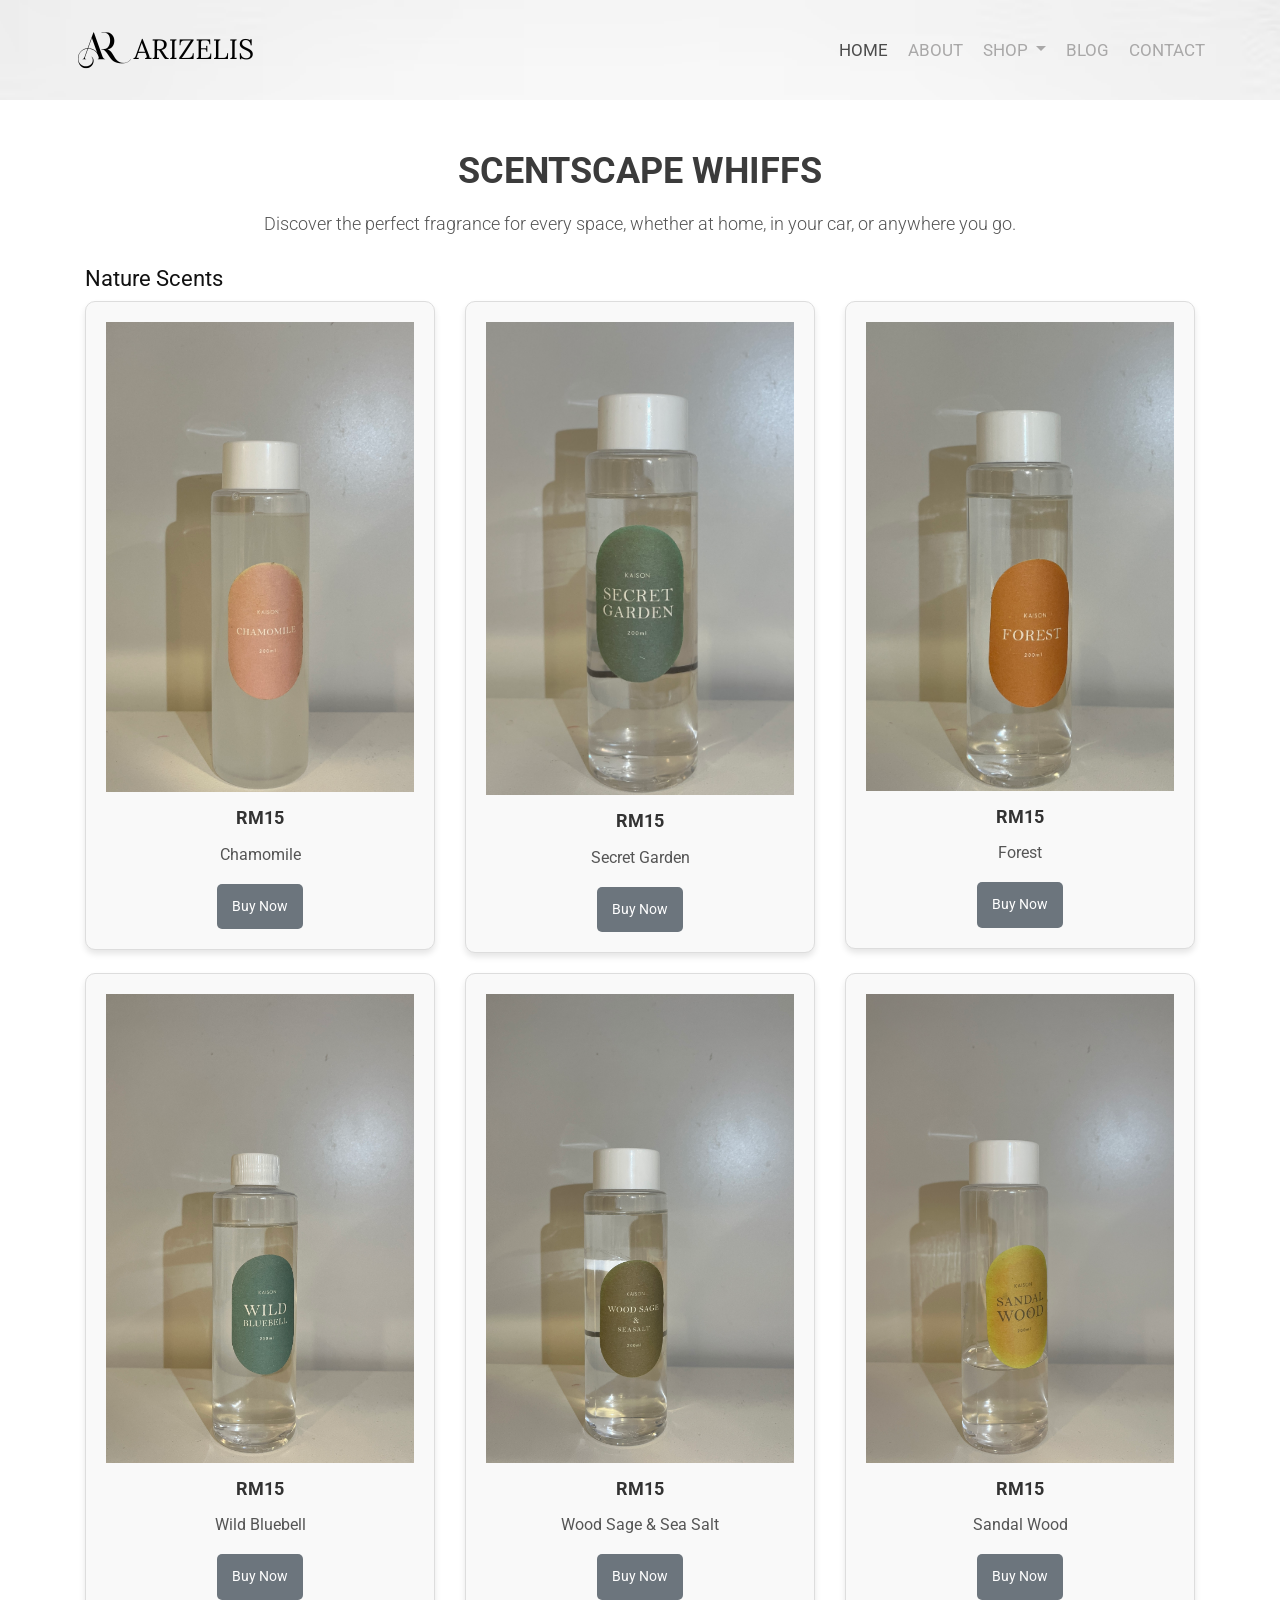
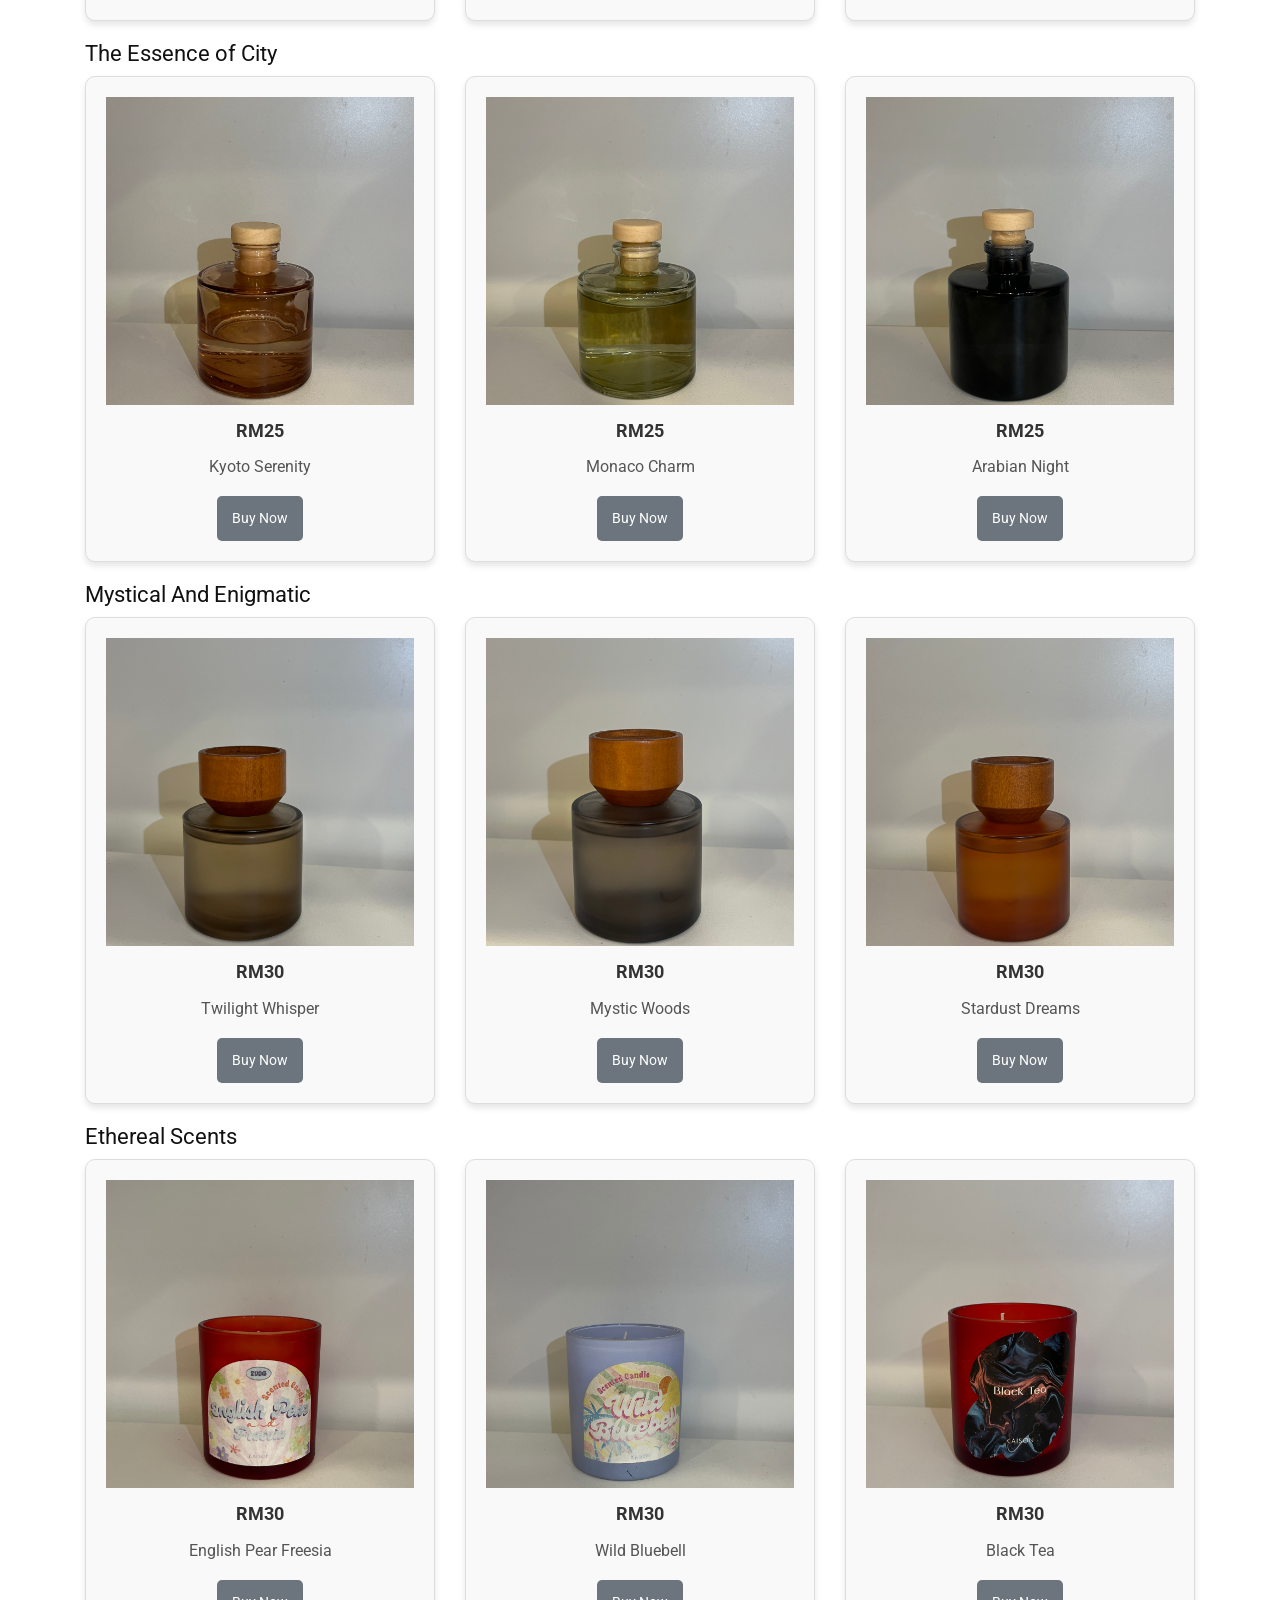
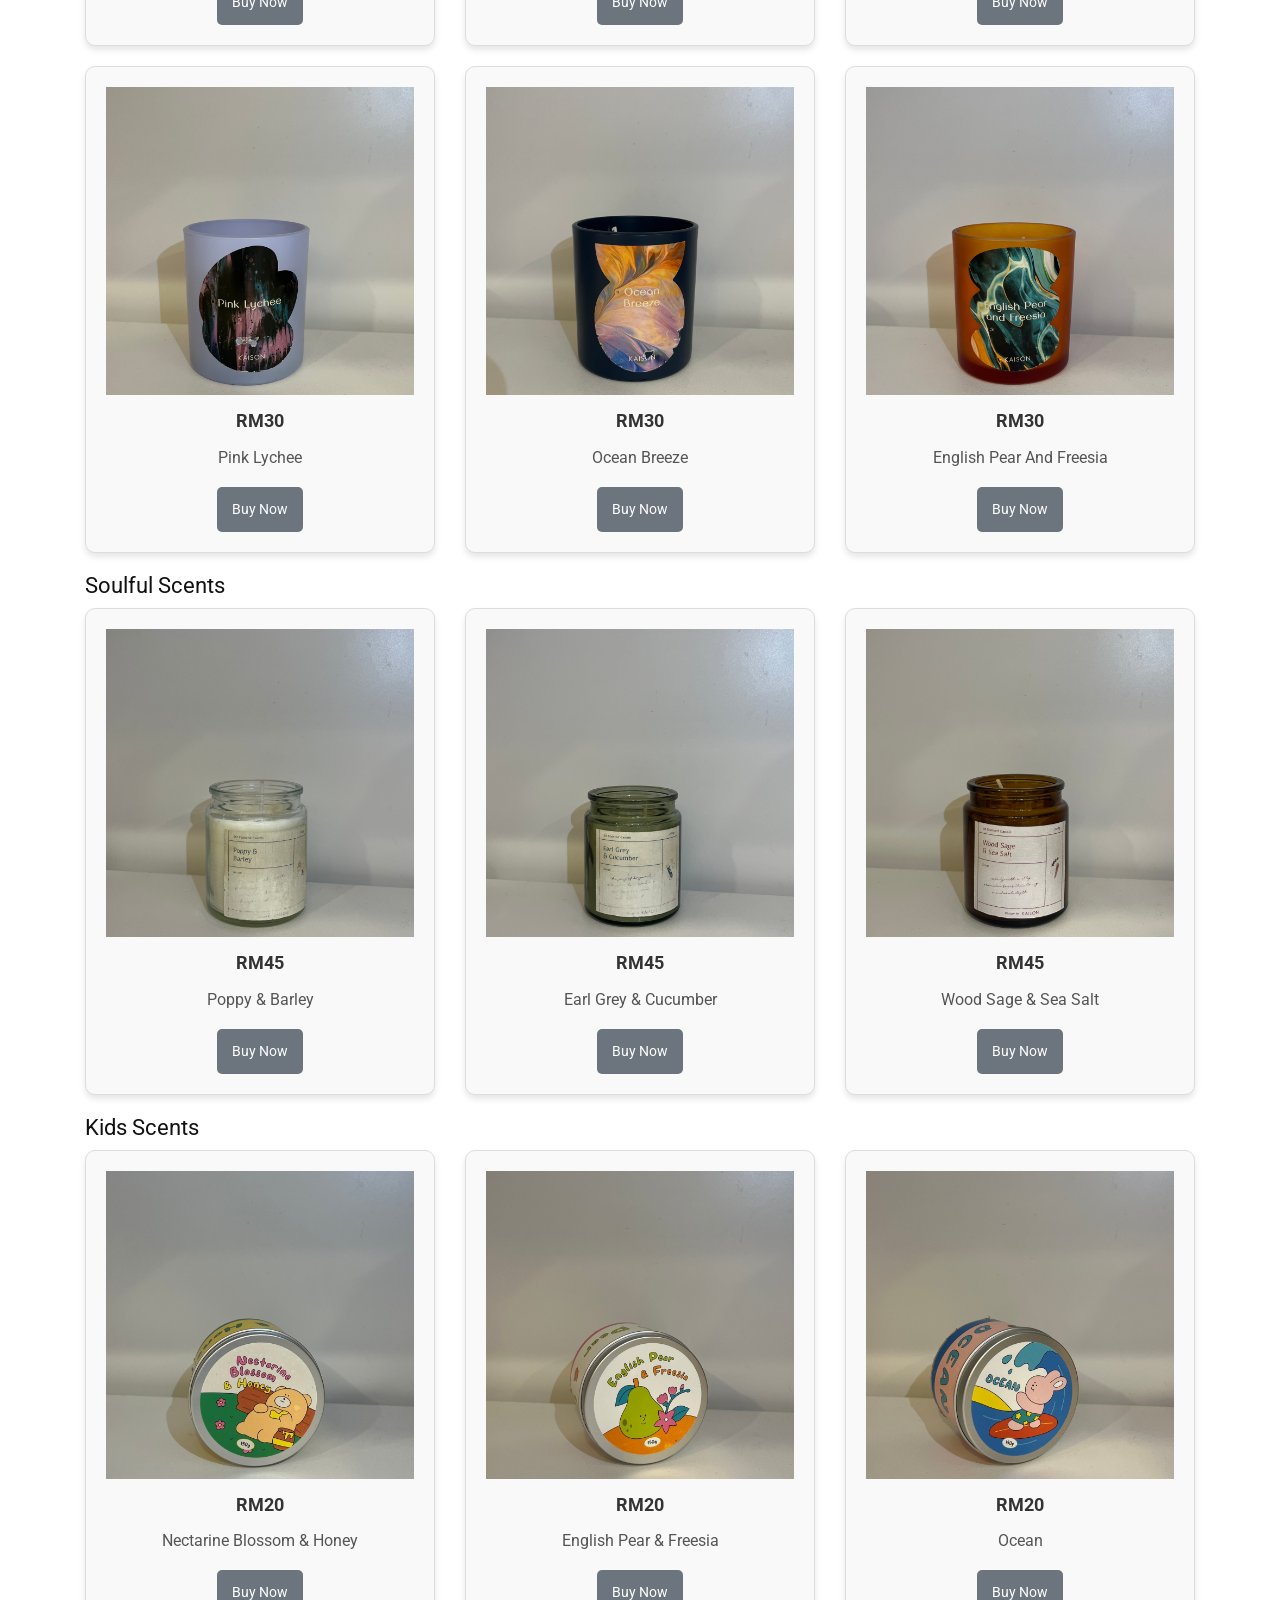
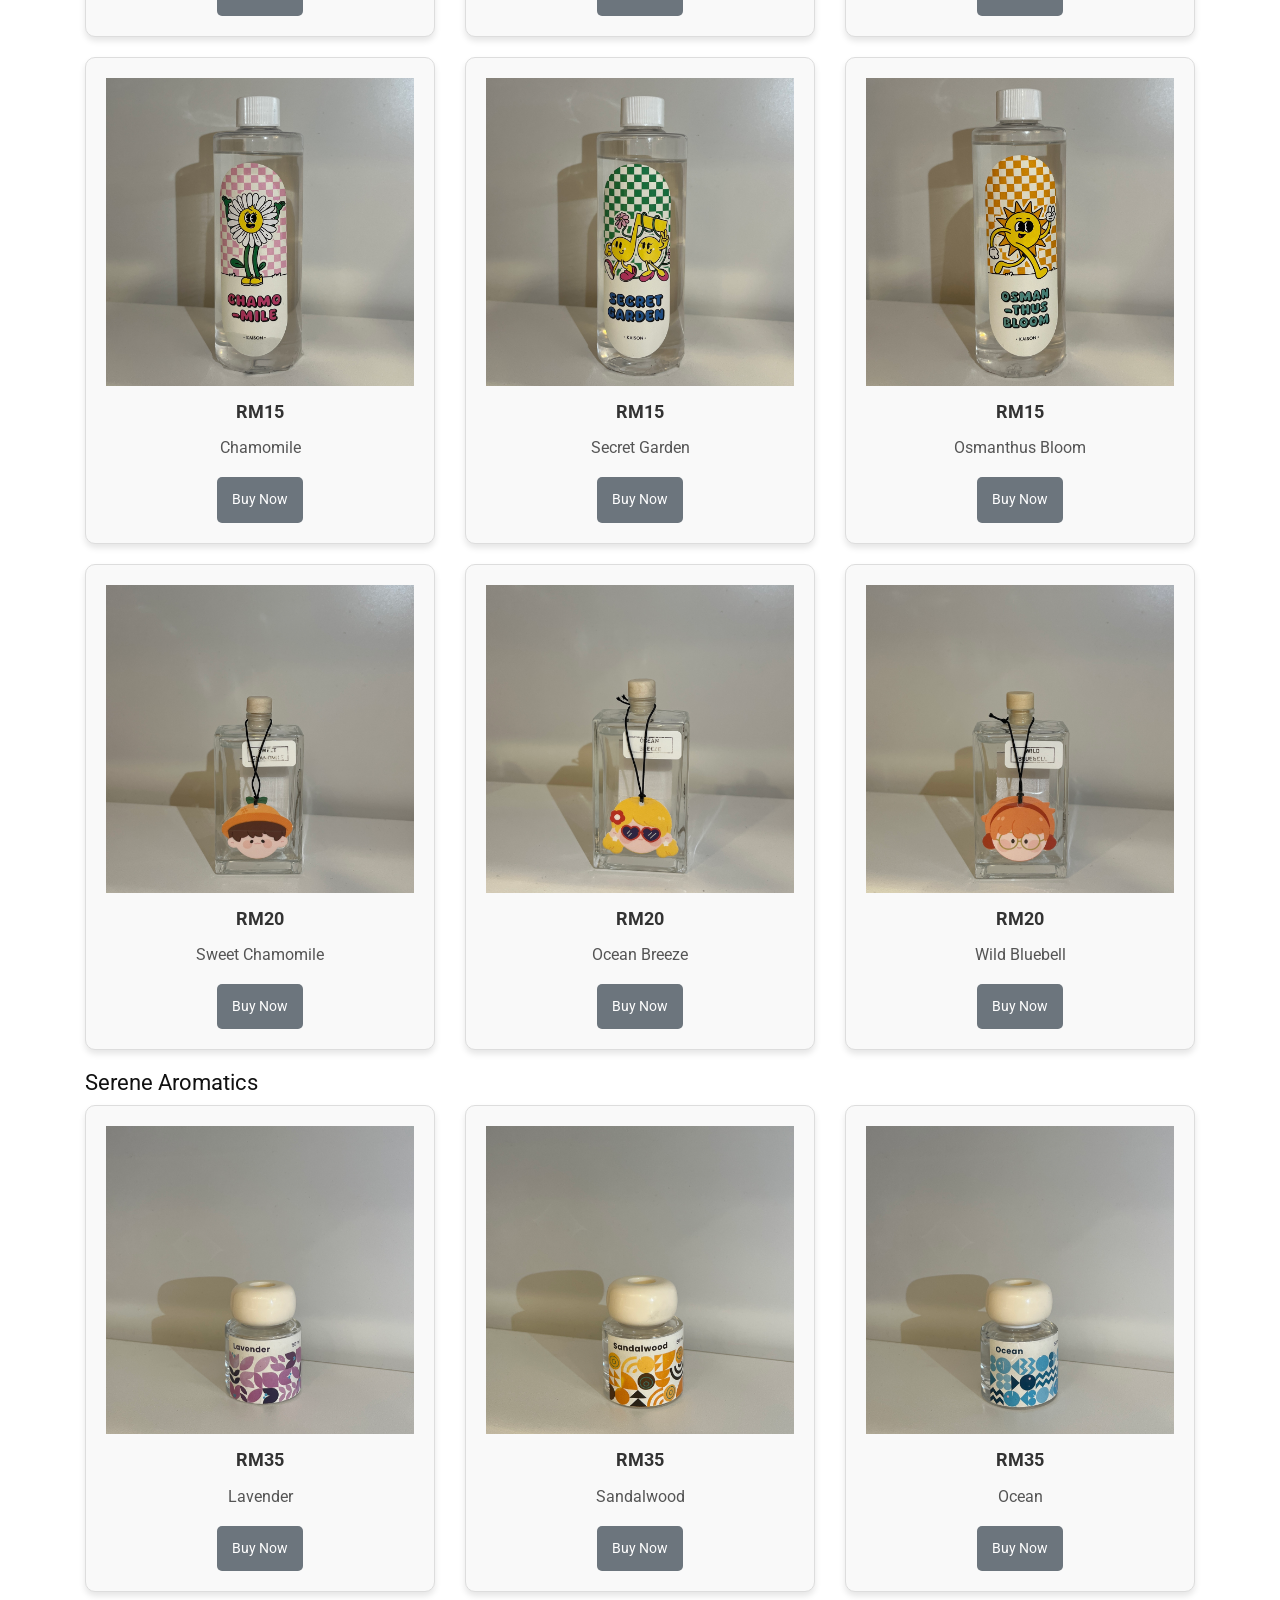
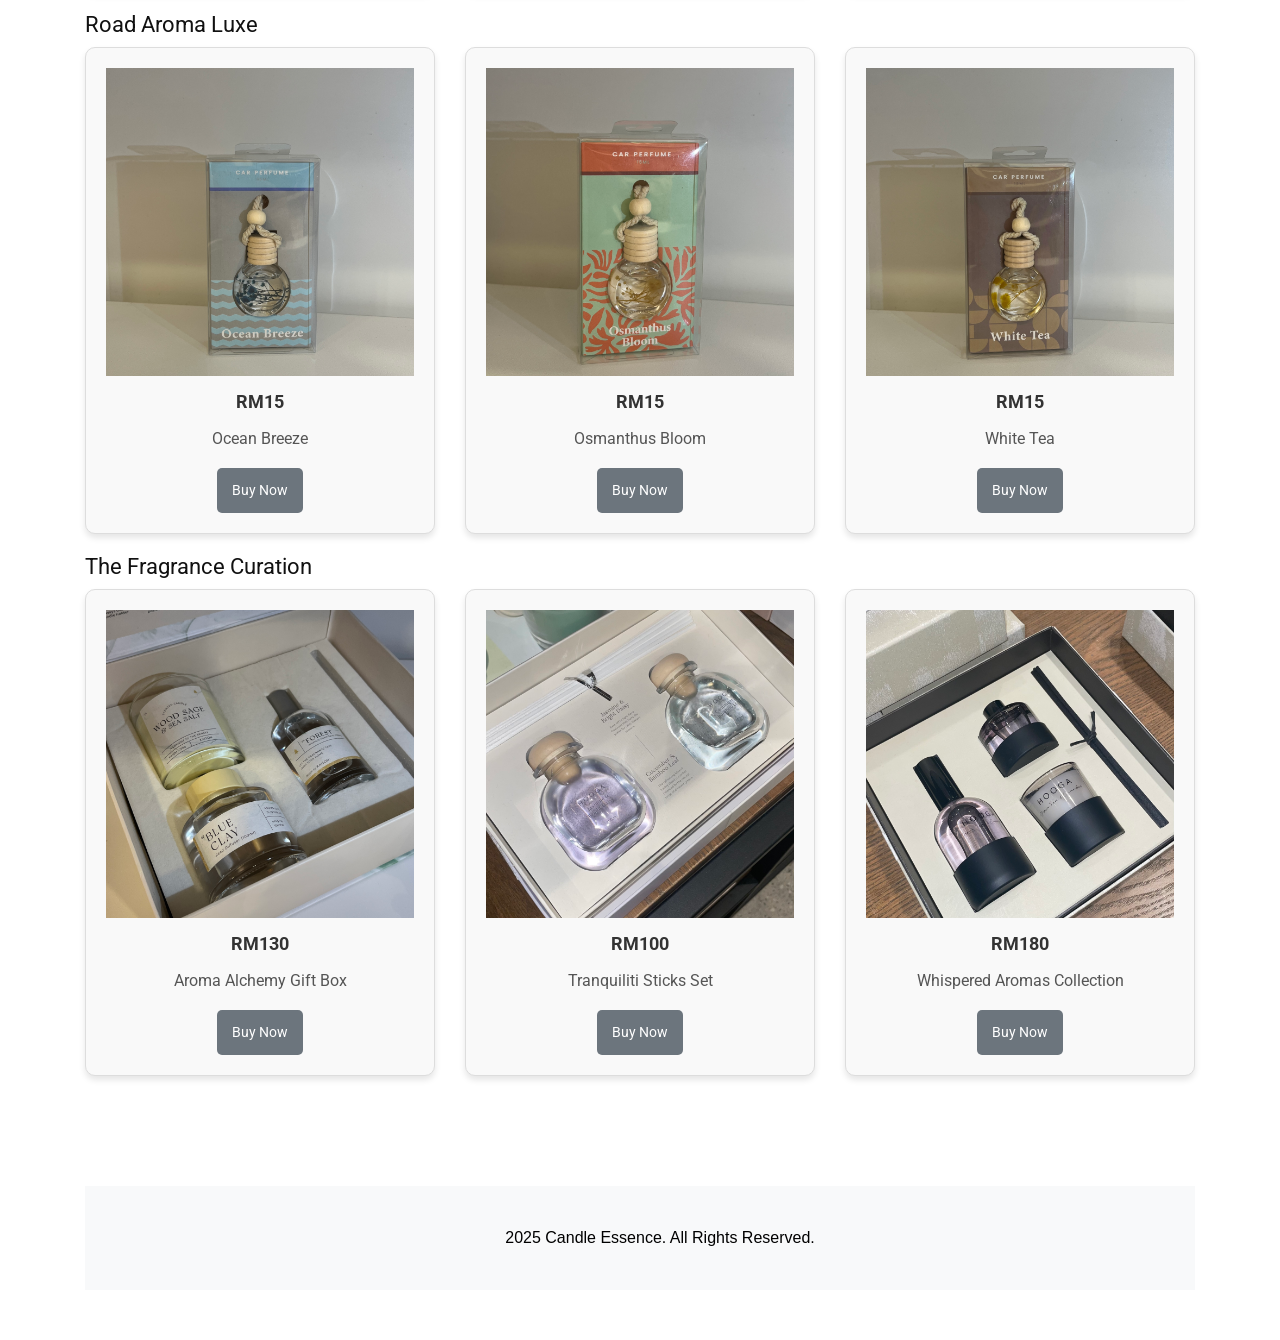
==== commit 5668b4d5: "Update shop.html" ====
--- a/shop.html
+++ b/shop.html
@@ -78,7 +78,7 @@
                     <div class="row">
                         <div class="col-md-4">
                             <div class="coffee_box">
-                                <div class="scented"><img src="images/IMG_6788.jpg" alt="Chamomile"></div>
+                                <div class="scented"><img src="images/IMG_6788.JPG" alt="Chamomile"></div>
                                 <div class="price_text">RM15</div>
                                 <h6 class="coffee_name">Chamomile</h6>
                                 <div class="cart_bt">
@@ -89,7 +89,7 @@
 
                         <div class="col-md-4">
                             <div class="coffee_box">
-                                <div class="scanted"><img src="images/IMG_6783.jpg" alt="Secret Garden"></div>
+                                <div class="scanted"><img src="images/IMG_6783.JPG" alt="Secret Garden"></div>
                                 <div class="price_text">RM15</div>
                                 <h6 class="coffee_name">Secret Garden</h6>
                                 <div class="cart_bt">
@@ -100,7 +100,7 @@
 
                         <div class="col-md-4">
                             <div class="coffee_box">
-                                <div class="scanted"><img src="images/IMG_6784.jpg" alt="Forest"></div>
+                                <div class="scanted"><img src="images/IMG_6784.JPG" alt="Forest"></div>
                                 <div class="price_text">RM15</div>
                                 <h6 class="coffee_name">Forest</h6>
                                 <div class="cart_bt">
@@ -111,7 +111,7 @@
 
                         <div class="col-md-4">
                             <div class="coffee_box">
-                                <div class="scanted"><img src="images/IMG_6785.jpg" alt="Wild Bluebell"></div>
+                                <div class="scanted"><img src="images/IMG_6785.JPG" alt="Wild Bluebell"></div>
                                 <div class="price_text">RM15</div>
                                 <h6 class="coffee_name">Wild Bluebell</h6>
                                 <div class="cart_bt">
@@ -122,7 +122,7 @@
 
                         <div class="col-md-4">
                             <div class="coffee_box">
-                                <div class="scanted"><img src="images/IMG_6787.jpg" alt="Wood Sage & Sea Salt"></div>
+                                <div class="scanted"><img src="images/IMG_6787.JPG" alt="Wood Sage & Sea Salt"></div>
                                 <div class="price_text">RM15</div>
                                 <h6 class="coffee_name">Wood Sage & Sea Salt</h6>
                                 <div class="cart_bt">
@@ -133,7 +133,7 @@
 
                         <div class="col-md-4">
                             <div class="coffee_box">
-                                <div class="scanted"><img src="images/IMG_6786.jpg" alt="Sandal Wood"></div>
+                                <div class="scanted"><img src="images/IMG_6786.JPG" alt="Sandal Wood"></div>
                                 <div class="price_text">RM15</div>
                                 <h6 class="coffee_name">Sandal Wood</h6>
                                 <div class="cart_bt">
@@ -151,7 +151,7 @@
                     <div class="row">
                         <div class="col-md-4">
                             <div class="coffee_box">
-                                <div class="scanted"><img src="images/IMG_6792.jpg" alt="Kyoto Serenity"></div>
+                                <div class="scanted"><img src="images/IMG_6792.JPG" alt="Kyoto Serenity"></div>
                                 <div class="price_text">RM25</div>
                                 <h6 class="coffee_name">Kyoto Serenity</h6>
                                 <div class="cart_bt">
@@ -163,7 +163,7 @@
 
                         <div class="col-md-4">
                             <div class="coffee_box">
-                                <div class="scanted"><img src="images/IMG_6791.jpg" alt="Monaco Charm"></div>
+                                <div class="scanted"><img src="images/IMG_6791.JPG" alt="Monaco Charm"></div>
                                 <div class="price_text">RM25</div>
                                 <h6 class="coffee_name">Monaco Charm</h6>
                                 <div class="cart_bt">
@@ -175,7 +175,7 @@
 
                         <div class="col-md-4">
                             <div class="coffee_box">
-                                <div class="scanted"><img src="images/IMG_6790.jpg" alt="Arabian Night"></div>
+                                <div class="scanted"><img src="images/IMG_6790.JPG" alt="Arabian Night"></div>
                                 <div class="price_text">RM25</div>
                                 <h6 class="coffee_name">Arabian Night</h6>
                                 <div class="cart_bt">
@@ -192,7 +192,7 @@
                     <div class="row">
                         <div class="col-md-4">
                             <div class="coffee_box">
-                                <div class="scanted"><img src="images/IMG_6793.jpg" alt="Velvet Noir"></div>
+                                <div class="scanted"><img src="images/IMG_6793.JPG" alt="Velvet Noir"></div>
                                 <div class="price_text">RM30</div>
                                 <h6 class="coffee_name">Twilight Whisper</h6>
                                 <div class="cart_bt">
@@ -202,7 +202,7 @@
                         </div>
                         <div class="col-md-4">
                             <div class="coffee_box">
-                                <div class="scanted"><img src="images/IMG_6794.jpg" alt="Pearl Essence"></div>
+                                <div class="scanted"><img src="images/IMG_6794.JPG" alt="Pearl Essence"></div>
                                 <div class="price_text">RM30</div>
                                 <h6 class="coffee_name">Mystic Woods</h6>
                                 <div class="cart_bt">
@@ -212,7 +212,7 @@
                         </div>
                         <div class="col-md-4">
                             <div class="coffee_box">
-                                <div class="scanted"><img src="images/IMG_6795.jpg" alt="Amber Flame"></div>
+                                <div class="scanted"><img src="images/IMG_6795.JPG" alt="Amber Flame"></div>
                                 <div class="price_text">RM30</div>
                                 <h6 class="coffee_name">Stardust Dreams</h6>
                                 <div class="cart_bt">
@@ -229,7 +229,7 @@
                     <div class="row">
                         <div class="col-md-4">
                             <div class="coffee_box">
-                                <div class="scanted"><img src="images/IMG_6800.jpg" alt="Gold Glow"></div>
+                                <div class="scanted"><img src="images/IMG_6800.JPG" alt="Gold Glow"></div>
                                 <div class="price_text">RM30</div>
                                 <h6 class="coffee_name">English Pear Freesia</h6>
                                 <div class="cart_bt">
@@ -239,7 +239,7 @@
                         </div>
                         <div class="col-md-4">
                             <div class="coffee_box">
-                                <div class="scanted"><img src="images/IMG_6801.jpg" alt="Silver Sparkle"></div>
+                                <div class="scanted"><img src="images/IMG_6801.JPG" alt="Silver Sparkle"></div>
                                 <div class="price_text">RM30</div>
                                 <h6 class="coffee_name">Wild Bluebell</h6>
                                 <div class="cart_bt">
@@ -249,7 +249,7 @@
                         </div>
                         <div class="col-md-4">
                             <div class="coffee_box">
-                                <div class="scanted"><img src="images/IMG_6802.jpg" alt="Rustic Charm"></div>
+                                <div class="scanted"><img src="images/IMG_6802.JPG" alt="Rustic Charm"></div>
                                 <div class="price_text">RM30</div>
                                 <h6 class="coffee_name">Black Tea</h6>
                                 <div class="cart_bt">
@@ -259,7 +259,7 @@
                         </div>
                         <div class="col-md-4">
                             <div class="coffee_box">
-                                <div class="scanted"><img src="images/IMG_6803.jpg" alt="Rustic Charm"></div>
+                                <div class="scanted"><img src="images/IMG_6803.JPG" alt="Rustic Charm"></div>
                                 <div class="price_text">RM30</div>
                                 <h6 class="coffee_name">Pink Lychee</h6>
                                 <div class="cart_bt">
@@ -269,7 +269,7 @@
                         </div>
                         <div class="col-md-4">
                             <div class="coffee_box">
-                                <div class="scanted"><img src="images/IMG_6804.jpg" alt="Rustic Charm"></div>
+                                <div class="scanted"><img src="images/IMG_6804.JPG" alt="Rustic Charm"></div>
                                 <div class="price_text">RM30</div>
                                 <h6 class="coffee_name">Ocean Breeze</h6>
                                 <div class="cart_bt">
@@ -279,7 +279,7 @@
                         </div>
                         <div class="col-md-4">
                             <div class="coffee_box">
-                                <div class="scanted"><img src="images/IMG_6805.jpg" alt="Rustic Charm"></div>
+                                <div class="scanted"><img src="images/IMG_6805.JPG" alt="Rustic Charm"></div>
                                 <div class="price_text">RM30</div>
                                 <h6 class="coffee_name">English Pear And Freesia</h6>
                                 <div class="cart_bt">
@@ -297,7 +297,7 @@
                     <div class="row">
                         <div class="col-md-4">
                             <div class="coffee_box">
-                                <div class="scanted"><img src="images/IMG_6806.jpg" alt="Gold Glow"></div>
+                                <div class="scanted"><img src="images/IMG_6806.JPG" alt="Gold Glow"></div>
                                 <div class="price_text">RM45</div>
                                 <h6 class="coffee_name">Poppy & Barley</h6>
                                 <div class="cart_bt">
@@ -307,7 +307,7 @@
                         </div>
                         <div class="col-md-4">
                             <div class="coffee_box">
-                                <div class="scanted"><img src="images/IMG_6807.jpg" alt="Silver Sparkle"></div>
+                                <div class="scanted"><img src="images/IMG_6807.JPG" alt="Silver Sparkle"></div>
                                 <div class="price_text">RM45</div>
                                 <h6 class="coffee_name">Earl Grey & Cucumber</h6>
                                 <div class="cart_bt">
@@ -317,7 +317,7 @@
                         </div>
                         <div class="col-md-4">
                             <div class="coffee_box">
-                                <div class="scanted"><img src="images/IMG_6808.jpg" alt="Rustic Charm"></div>
+                                <div class="scanted"><img src="images/IMG_6808.JPG" alt="Rustic Charm"></div>
                                 <div class="price_text">RM45</div>
                                 <h6 class="coffee_name">Wood Sage & Sea Salt</h6>
                                 <div class="cart_bt">
@@ -335,7 +335,7 @@
                     <div class="row">
                         <div class="col-md-4">
                             <div class="coffee_box">
-                                <div class="scanted"><img src="images/IMG_6811.jpg" alt="Gold Glow"></div>
+                                <div class="scanted"><img src="images/IMG_6811.JPG" alt="Gold Glow"></div>
                                 <div class="price_text">RM20</div>
                                 <h6 class="coffee_name">Nectarine Blossom & Honey</h6>
                                 <div class="cart_bt">
@@ -345,7 +345,7 @@
                         </div>
                         <div class="col-md-4">
                             <div class="coffee_box">
-                                <div class="scanted"><img src="images/IMG_6812.jpg" alt="Silver Sparkle"></div>
+                                <div class="scanted"><img src="images/IMG_6812.JPG" alt="Silver Sparkle"></div>
                                 <div class="price_text">RM20</div>
                                 <h6 class="coffee_name">English Pear & Freesia</h6>
                                 <div class="cart_bt">
@@ -355,7 +355,7 @@
                         </div>
                         <div class="col-md-4">
                             <div class="coffee_box">
-                                <div class="scanted"><img src="images/IMG_6815.jpg" alt="Rustic Charm"></div>
+                                <div class="scanted"><img src="images/IMG_6815.JPG" alt="Rustic Charm"></div>
                                 <div class="price_text">RM20</div>
                                 <h6 class="coffee_name">Ocean</h6>
                                 <div class="cart_bt">
@@ -365,7 +365,7 @@
                         </div>
                         <div class="col-md-4">
                             <div class="coffee_box">
-                                <div class="scanted"><img src="images/IMG_6822.jpg" alt="Rustic Charm"></div>
+                                <div class="scanted"><img src="images/IMG_6822.JPG" alt="Rustic Charm"></div>
                                 <div class="price_text">RM15</div>
                                 <h6 class="coffee_name">Chamomile</h6>
                                 <div class="cart_bt">
@@ -375,7 +375,7 @@
                         </div>
                         <div class="col-md-4">
                             <div class="coffee_box">
-                                <div class="scanted"><img src="images/IMG_6823.jpg" alt="Rustic Charm"></div>
+                                <div class="scanted"><img src="images/IMG_6823.JPG" alt="Rustic Charm"></div>
                                 <div class="price_text">RM15</div>
                                 <h6 class="coffee_name">Secret Garden</h6>
                                 <div class="cart_bt">
@@ -385,7 +385,7 @@
                         </div>
                         <div class="col-md-4">
                             <div class="coffee_box">
-                                <div class="scanted"><img src="images/IMG_6824.jpg" alt="Rustic Charm"></div>
+                                <div class="scanted"><img src="images/IMG_6824.JPG" alt="Rustic Charm"></div>
                                 <div class="price_text">RM15</div>
                                 <h6 class="coffee_name">Osmanthus Bloom</h6>
                                 <div class="cart_bt">
@@ -395,7 +395,7 @@
                         </div>
                         <div class="col-md-4">
                             <div class="coffee_box">
-                                <div class="scanted"><img src="images/IMG_6829.jpg" alt="Rustic Charm"></div>
+                                <div class="scanted"><img src="images/IMG_6829.JPG" alt="Rustic Charm"></div>
                                 <div class="price_text">RM20</div>
                                 <h6 class="coffee_name">Sweet Chamomile</h6>
                                 <div class="cart_bt">
@@ -405,7 +405,7 @@
                         </div>
                         <div class="col-md-4">
                             <div class="coffee_box">
-                                <div class="scanted"><img src="images/IMG_6830.jpg" alt="Rustic Charm"></div>
+                                <div class="scanted"><img src="images/IMG_6830.JPG" alt="Rustic Charm"></div>
                                 <div class="price_text">RM20</div>
                                 <h6 class="coffee_name">Ocean Breeze</h6>
                                 <div class="cart_bt">
@@ -415,7 +415,7 @@
                         </div>
                         <div class="col-md-4">
                             <div class="coffee_box">
-                                <div class="scanted"><img src="images/IMG_6831.jpg" alt="Rustic Charm"></div>
+                                <div class="scanted"><img src="images/IMG_6831.JPG" alt="Rustic Charm"></div>
                                 <div class="price_text">RM20</div>
                                 <h6 class="coffee_name">Wild Bluebell</h6>
                                 <div class="cart_bt">
@@ -433,7 +433,7 @@
                     <div class="row">
                         <div class="col-md-4">
                             <div class="coffee_box">
-                                <div class="scanted"><img src="images/IMG_6841.jpg" alt="Gold Glow"></div>
+                                <div class="scanted"><img src="images/IMG_6841.JPG" alt="Gold Glow"></div>
                                 <div class="price_text">RM35</div>
                                 <h6 class="coffee_name">Lavender</h6>
                                 <div class="cart_bt">
@@ -443,7 +443,7 @@
                         </div>
                         <div class="col-md-4">
                             <div class="coffee_box">
-                                <div class="scanted"><img src="images/IMG_6842.jpg" alt="Silver Sparkle"></div>
+                                <div class="scanted"><img src="images/IMG_6842.JPG" alt="Silver Sparkle"></div>
                                 <div class="price_text">RM35</div>
                                 <h6 class="coffee_name">Sandalwood</h6>
                                 <div class="cart_bt">
@@ -453,7 +453,7 @@
                         </div>
                         <div class="col-md-4">
                             <div class="coffee_box">
-                                <div class="scanted"><img src="images/IMG_6843.jpg" alt="Rustic Charm"></div>
+                                <div class="scanted"><img src="images/IMG_6843.JPG" alt="Rustic Charm"></div>
                                 <div class="price_text">RM35</div>
                                 <h6 class="coffee_name">Ocean</h6>
                                 <div class="cart_bt">
@@ -470,7 +470,7 @@
                     <div class="row">
                         <div class="col-md-4">
                             <div class="coffee_box">
-                                <div class="scanted"><img src="images/IMG_6845.jpg" alt="Gold Glow"></div>
+                                <div class="scanted"><img src="images/IMG_6845.JPG" alt="Gold Glow"></div>
                                 <div class="price_text">RM15</div>
                                 <h6 class="coffee_name">Ocean Breeze</h6>
                                 <div class="cart_bt">
@@ -480,7 +480,7 @@
                         </div>
                         <div class="col-md-4">
                             <div class="coffee_box">
-                                <div class="scanted"><img src="images/IMG_6846.jpg" alt="Silver Sparkle"></div>
+                                <div class="scanted"><img src="images/IMG_6846.JPG" alt="Silver Sparkle"></div>
                                 <div class="price_text">RM15</div>
                                 <h6 class="coffee_name">Osmanthus Bloom</h6>
                                 <div class="cart_bt">
@@ -490,7 +490,7 @@
                         </div>
                         <div class="col-md-4">
                             <div class="coffee_box">
-                                <div class="scanted"><img src="images/IMG_6849.jpg" alt="Rustic Charm"></div>
+                                <div class="scanted"><img src="images/IMG_6849.JPG" alt="Rustic Charm"></div>
                                 <div class="price_text">RM15</div>
                                 <h6 class="coffee_name">White Tea</h6>
                                 <div class="cart_bt">
@@ -507,7 +507,7 @@
                     <div class="row">
                         <div class="col-md-4">
                             <div class="coffee_box">
-                                <div class="scanted"><img src="images/IMG_6835.jpg" alt="Gold Glow"></div>
+                                <div class="scanted"><img src="images/IMG_6835.JPG" alt="Gold Glow"></div>
                                 <div class="price_text">RM130</div>
                                 <h6 class="coffee_name">Aroma Alchemy Gift Box</h6>
                                 <div class="cart_bt">
@@ -517,7 +517,7 @@
                         </div>
                         <div class="col-md-4">
                             <div class="coffee_box">
-                                <div class="scanted"><img src="images/IMG_6857.jpg" alt="Silver Sparkle"></div>
+                                <div class="scanted"><img src="images/IMG_6857.JPG" alt="Silver Sparkle"></div>
                                 <div class="price_text">RM100</div>
                                 <h6 class="coffee_name">Tranquiliti Sticks Set</h6>
                                 <div class="cart_bt">
@@ -527,7 +527,7 @@
                         </div>
                         <div class="col-md-4">
                             <div class="coffee_box">
-                                <div class="scanted"><img src="images/IMG_6856.jpg" alt="Rustic Charm"></div>
+                                <div class="scanted"><img src="images/IMG_6856.JPG" alt="Rustic Charm"></div>
                                 <div class="price_text">RM180</div>
                                 <h6 class="coffee_name">Whispered Aromas Collection</h6>
                                 <div class="cart_bt">
